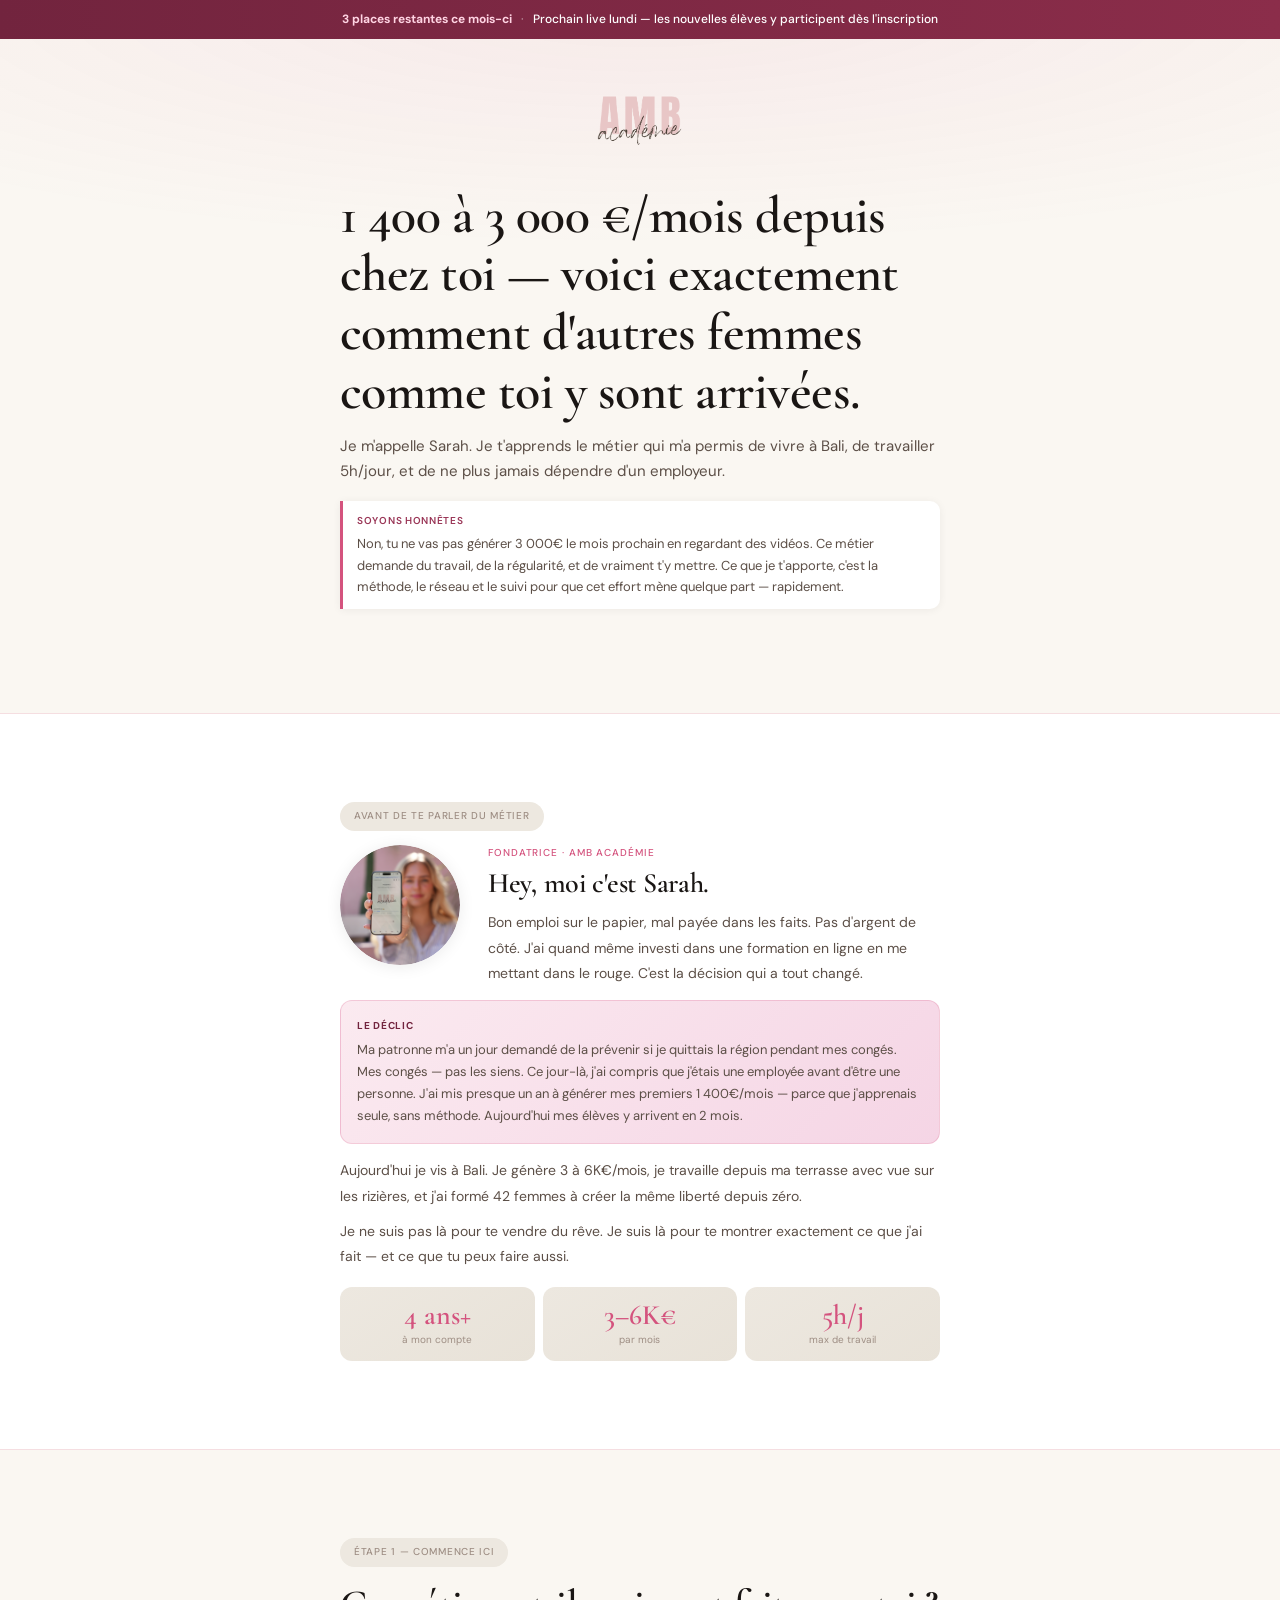
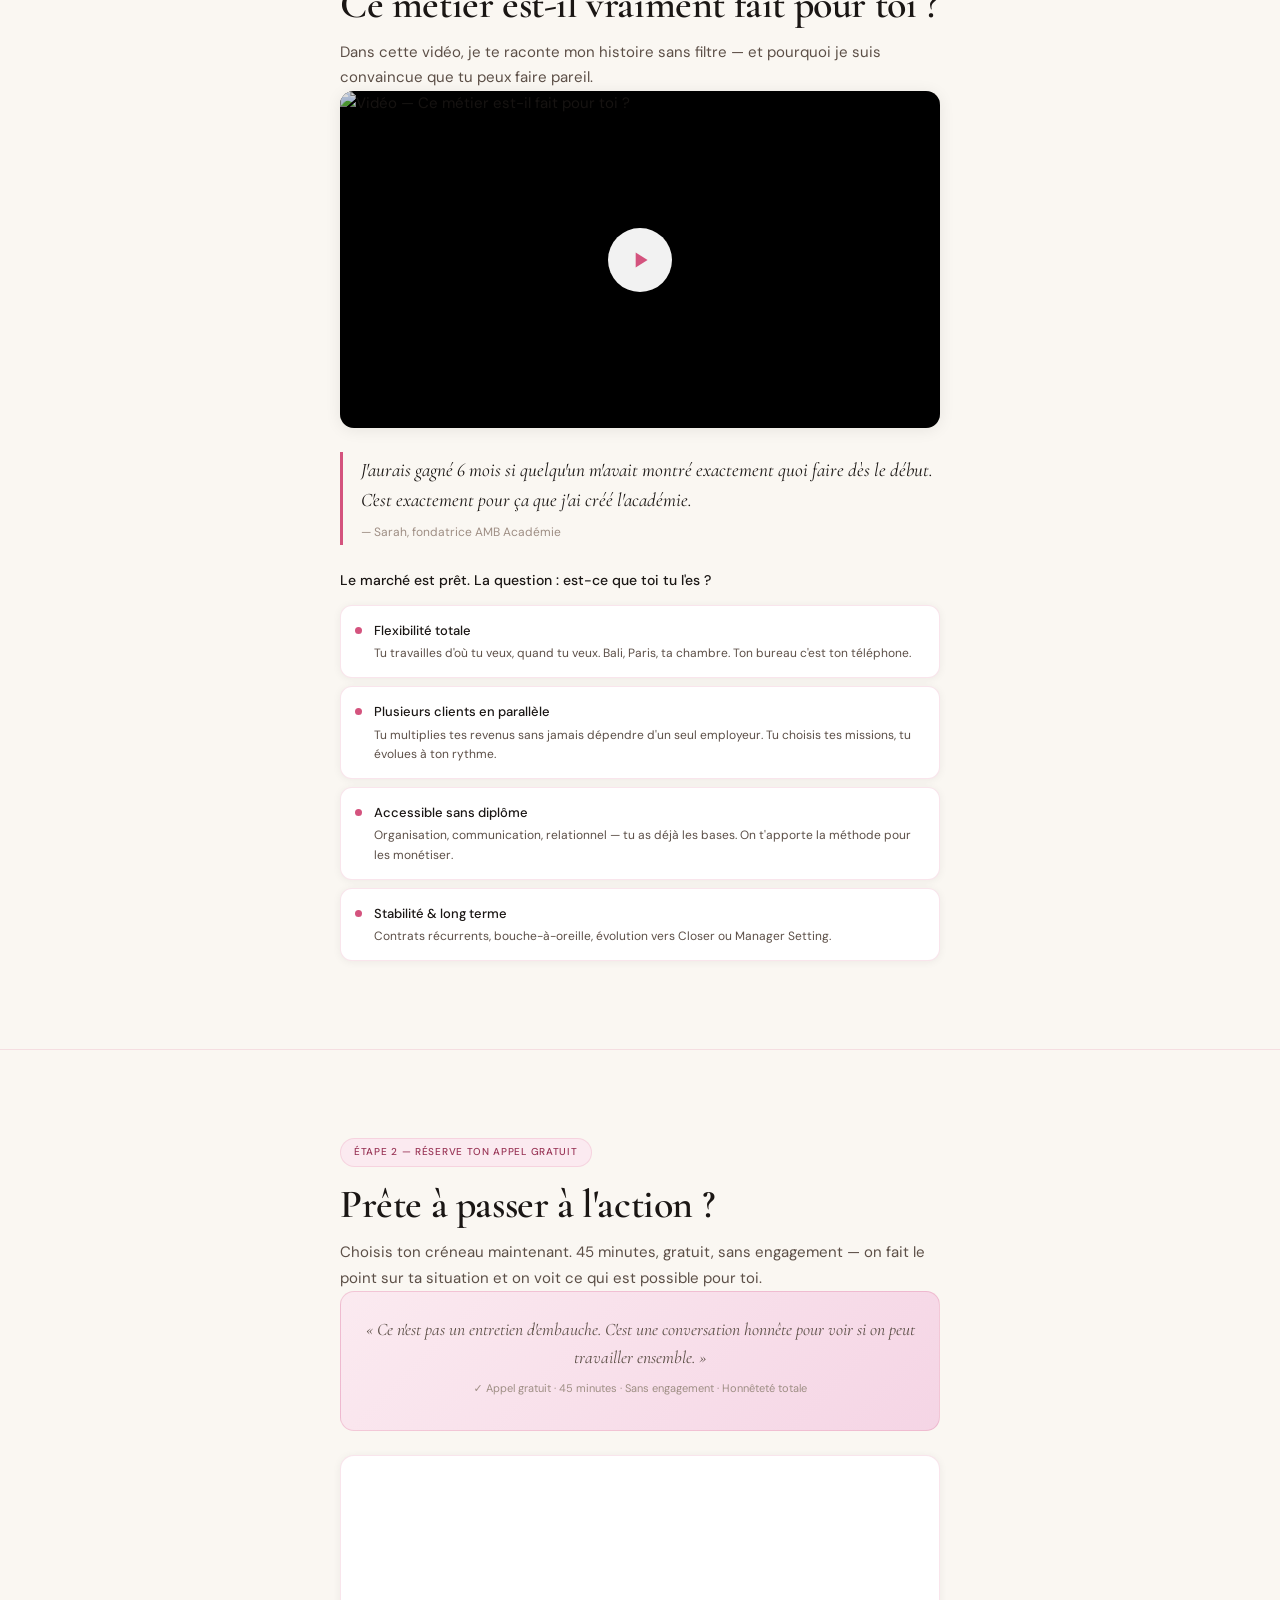
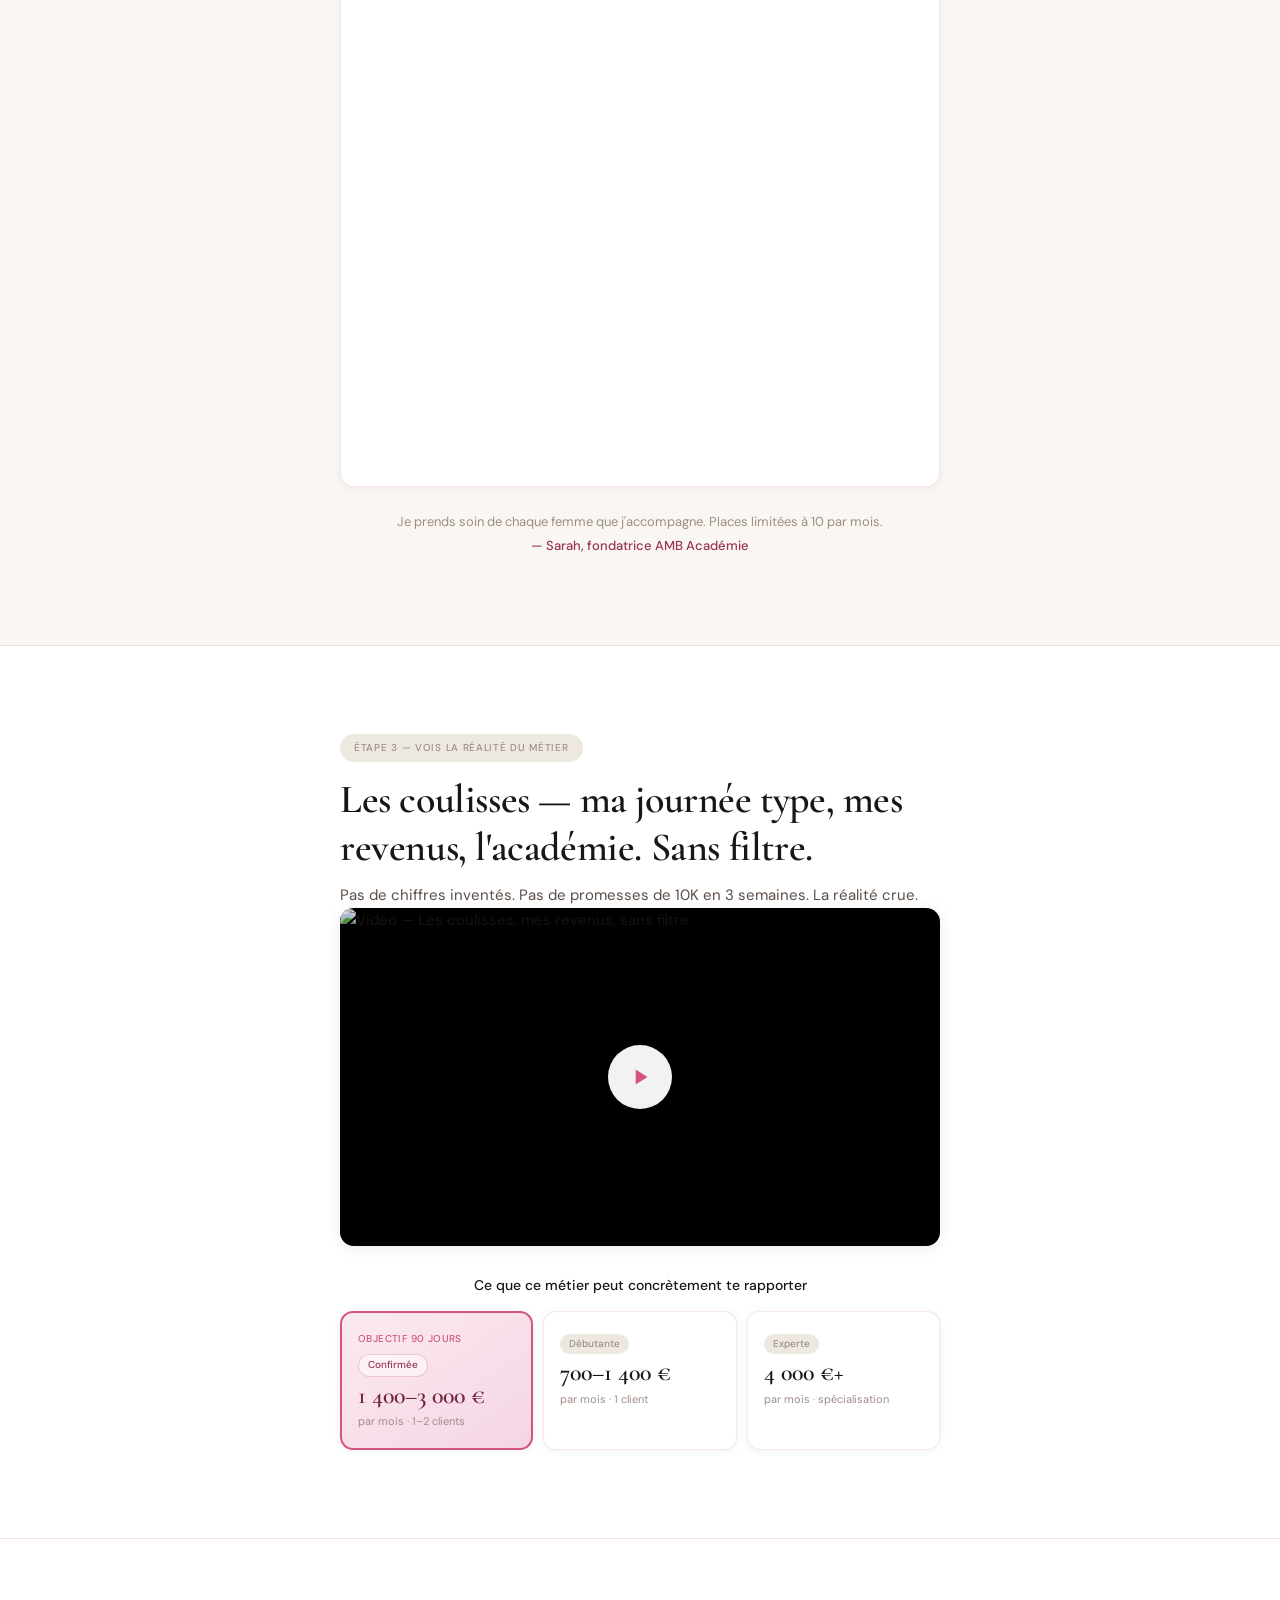
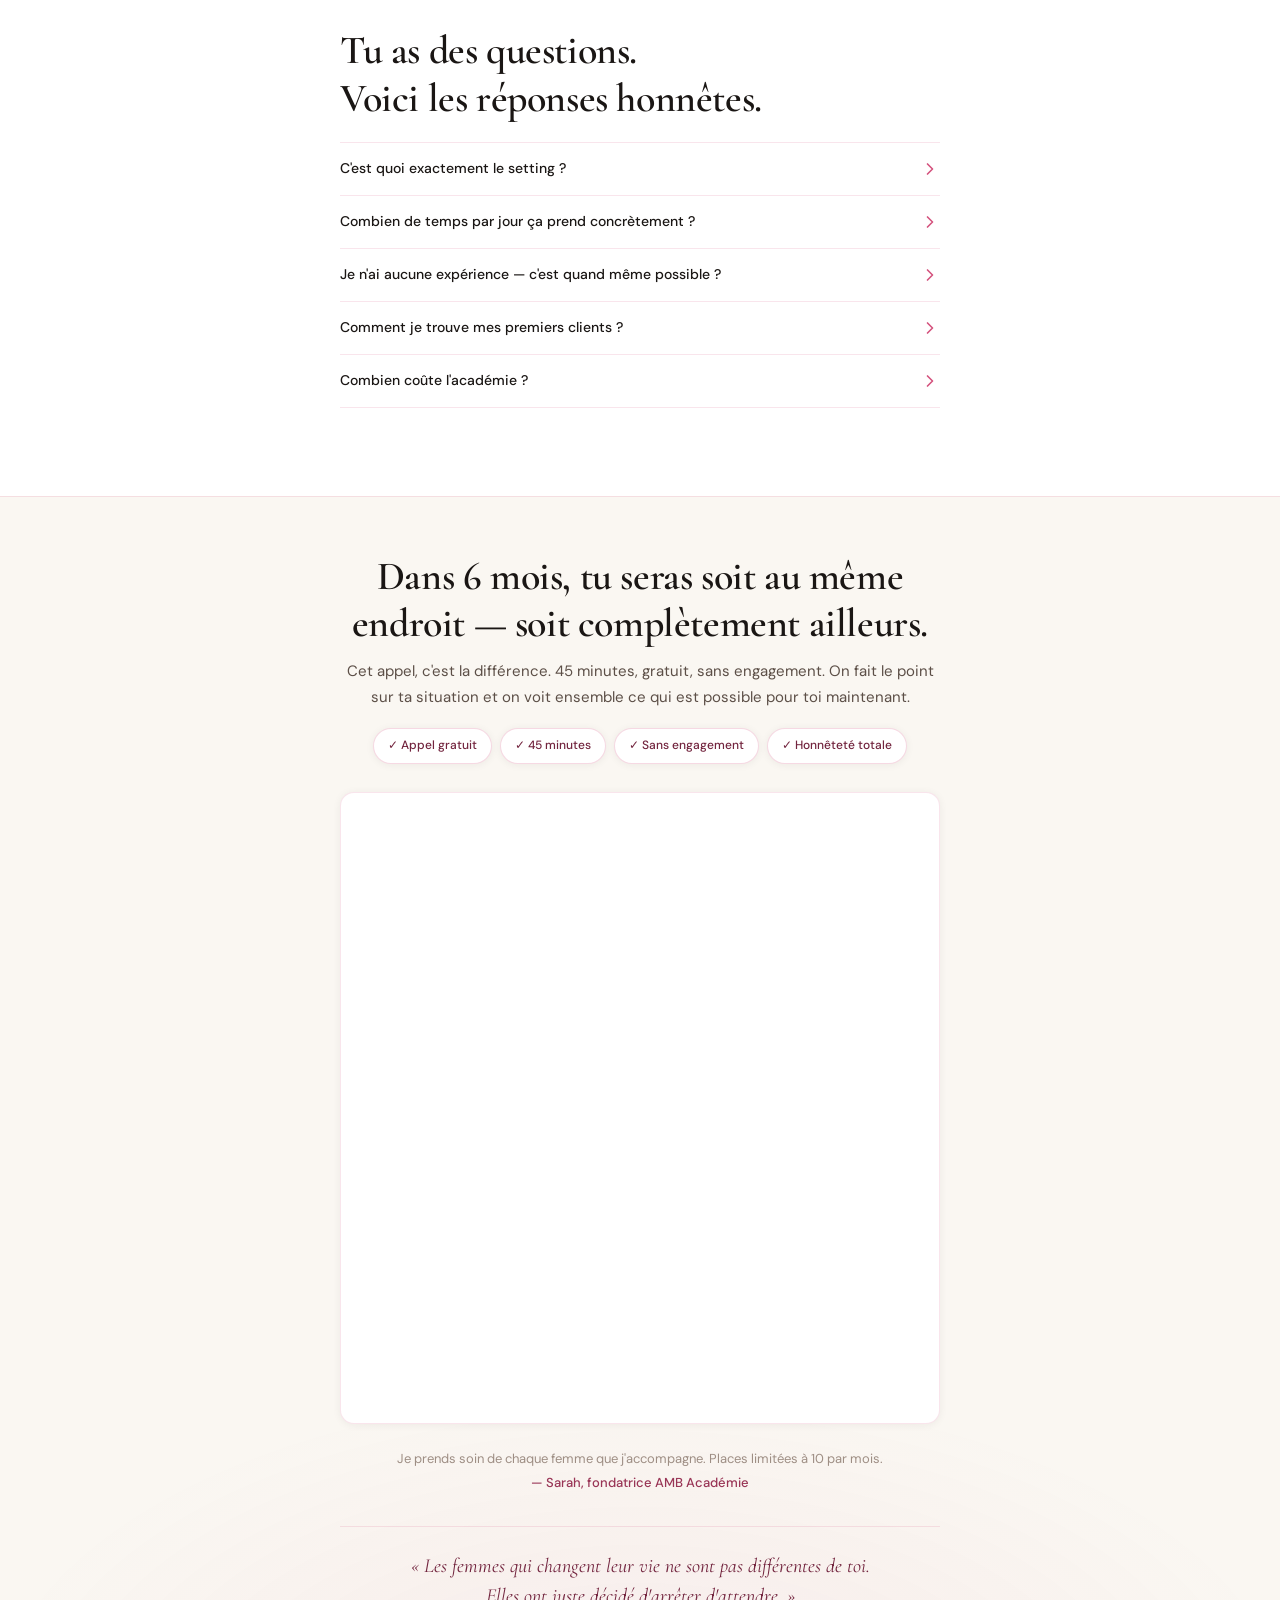
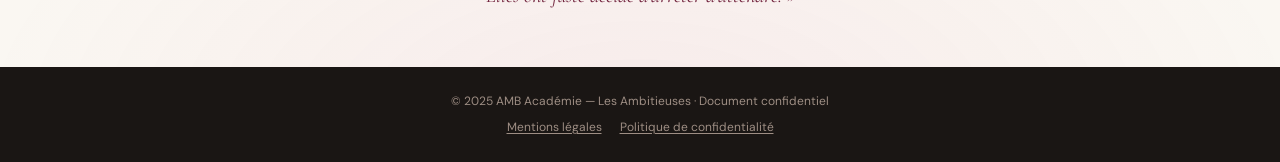
==== index.html @ 399651df "Add index.html for Vercel deployment" ====
<!DOCTYPE html>
<html lang="fr">
<head>
  <meta charset="UTF-8">
  <meta name="viewport" content="width=device-width, initial-scale=1.0">
  <title>AMB Académie — Les Ambitieuses | Devenir Setteuse & Assistante Virtuelle</title>
  <meta name="description" content="Génère 1 400 à 3 000€/mois depuis chez toi grâce au setting et à l'assistanat virtuel. Découvre l'AMB Académie fondée par Sarah.">
  <link rel="preconnect" href="https://fonts.googleapis.com">
  <link rel="preconnect" href="https://fonts.gstatic.com" crossorigin>
  <link href="https://fonts.googleapis.com/css2?family=Cormorant+Garamond:ital,wght@0,400;0,500;0,600;1,400;1,500&family=DM+Sans:opsz,wght@9..40,300;9..40,400;9..40,500&display=swap" rel="stylesheet">

  <style>
    /* ═══════════════════════════════════════════
       VARIABLES
    ═══════════════════════════════════════════ */
    :root {
      --rose:        #D4537E;
      --rose-light:  #FBEAF0;
      --rose-dark:   #72243E;
      --rose-mid:    #993556;
      --cream:       #FAF7F2;
      --beige:       #EDE8E0;
      --text-dark:   #1A1614;
      --text-mid:    #5C4F47;
      --text-soft:   #9E8E84;
      --white:       #FFFFFF;
      --border:      rgba(212,83,126,0.15);

      --shadow-sm:   0 1px 8px rgba(26,22,20,0.06);
      --shadow-md:   0 2px 16px rgba(26,22,20,0.08);
      --shadow-rose: 0 4px 20px rgba(212,83,126,0.28);
      --shadow-hover:0 8px 32px rgba(212,83,126,0.16);

      --font-title:  'Cormorant Garamond', Georgia, serif;
      --font-body:   'DM Sans', system-ui, sans-serif;

      --text-h1:   clamp(2rem, 9vw, 3.25rem);
      --text-h2:   clamp(1.6rem, 6.5vw, 2.5rem);
      --text-h3:   clamp(1.2rem, 4vw, 1.4rem);
      --text-body: clamp(0.875rem, 3.5vw, 0.9375rem);

      --pad-x:     16px;
      --pad-sec:   48px;
      --radius:    14px;
      --pill:      100px;
      --max-w:     680px;
    }

    /* ═══════════════════════════════════════════
       RESET
    ═══════════════════════════════════════════ */
    *, *::before, *::after { box-sizing: border-box; margin: 0; padding: 0; }
    html { scroll-behavior: smooth; }
    body {
      font-family: var(--font-body);
      font-size: var(--text-body);
      line-height: 1.65;
      background: var(--cream);
      color: var(--text-dark);
      -webkit-font-smoothing: antialiased;
      -webkit-text-size-adjust: 100%;
      overflow-x: hidden;
    }
    img { max-width: 100%; display: block; }
    a { color: inherit; text-decoration: none; }
    button { font-family: inherit; }

    /* ═══════════════════════════════════════════
       LAYOUT
    ═══════════════════════════════════════════ */
    .wrap {
      max-width: var(--max-w);
      margin-inline: auto;
      padding-inline: var(--pad-x);
    }
    .section { padding-block: var(--pad-sec); }
    .divider { border: none; border-top: 1px solid var(--border); }

    /* ═══════════════════════════════════════════
       TYPOGRAPHIE
    ═══════════════════════════════════════════ */
    h1 {
      font-family: var(--font-title);
      font-size: var(--text-h1);
      font-weight: 600;
      line-height: 1.13;
      letter-spacing: -0.01em;
      color: var(--text-dark);
    }
    h2 {
      font-family: var(--font-title);
      font-size: var(--text-h2);
      font-weight: 600;
      line-height: 1.18;
      letter-spacing: -0.01em;
      color: var(--text-dark);
    }
    h3 {
      font-family: var(--font-title);
      font-size: var(--text-h3);
      font-weight: 500;
      line-height: 1.3;
      color: var(--text-dark);
    }
    .subtitle {
      font-size: var(--text-body);
      color: var(--text-mid);
      line-height: 1.7;
      margin-top: 12px;
    }
    .eyebrow {
      display: inline-block;
      font-size: 10px;
      font-weight: 500;
      letter-spacing: 0.07em;
      text-transform: uppercase;
      color: var(--rose-mid);
      background: var(--rose-light);
      border: 1px solid var(--border);
      border-radius: var(--pill);
      padding: 5px 13px;
      margin-bottom: 14px;
    }
    .eyebrow--muted { background: var(--beige); color: var(--text-soft); border-color: transparent; }

    /* ═══════════════════════════════════════════
       ANIMATIONS
    ═══════════════════════════════════════════ */
    @media (prefers-reduced-motion: no-preference) {
      .fade-up {
        opacity: 0;
        transform: translateY(24px);
        transition: opacity 0.55s ease, transform 0.55s ease;
      }
      .fade-up.in { opacity: 1; transform: none; }

      .stagger > * {
        opacity: 0;
        transform: translateY(18px);
        transition: opacity 0.45s ease, transform 0.45s ease;
      }
      .stagger.in > *               { opacity: 1; transform: none; }
      .stagger.in > *:nth-child(1)  { transition-delay:   0ms; }
      .stagger.in > *:nth-child(2)  { transition-delay:  80ms; }
      .stagger.in > *:nth-child(3)  { transition-delay: 160ms; }
      .stagger.in > *:nth-child(4)  { transition-delay: 240ms; }
    }

    /* ═══════════════════════════════════════════
       BARRE DE PROGRESSION
    ═══════════════════════════════════════════ */
    #progress-bar {
      position: fixed;
      top: 0; left: 0;
      height: 3px;
      width: 0%;
      background: linear-gradient(90deg, var(--rose), var(--rose-dark));
      z-index: 1000;
      transition: width 0.1s linear;
      border-radius: 0 2px 2px 0;
      pointer-events: none;
    }

    /* ═══════════════════════════════════════════
       CTA STICKY
    ═══════════════════════════════════════════ */
    #sticky-cta {
      position: fixed;
      bottom: calc(20px + env(safe-area-inset-bottom, 0px));
      left: 50%;
      transform: translateX(-50%) translateY(80px);
      z-index: 900;
      opacity: 0;
      transition: opacity 0.3s ease, transform 0.3s ease;
      pointer-events: none;
      white-space: nowrap;
      max-width: calc(100vw - 32px);
    }
    #sticky-cta.in {
      opacity: 1;
      transform: translateX(-50%) translateY(0);
      pointer-events: auto;
    }
    #sticky-cta a {
      display: flex;
      align-items: center;
      justify-content: center;
      gap: 6px;
      background: linear-gradient(135deg, var(--rose), var(--rose-dark));
      color: var(--white);
      font-size: 14px;
      font-weight: 500;
      padding: 13px 24px;
      min-height: 48px;
      border-radius: var(--pill);
      box-shadow: var(--shadow-rose), 0 2px 8px rgba(0,0,0,0.1);
      transition: transform 0.2s, box-shadow 0.2s;
    }
    #sticky-cta a:active { transform: scale(0.97); }

    /* ═══════════════════════════════════════════
       BOUTON RETOUR EN HAUT
    ═══════════════════════════════════════════ */
    #back-to-top {
      position: fixed;
      bottom: calc(24px + env(safe-area-inset-bottom, 0px));
      right: 16px;
      width: 44px; height: 44px;
      background: var(--white);
      border: 1px solid var(--border);
      border-radius: 50%;
      box-shadow: var(--shadow-md);
      display: flex; align-items: center; justify-content: center;
      cursor: pointer;
      opacity: 0;
      transform: translateY(12px);
      transition: opacity 0.3s, transform 0.3s;
      pointer-events: none;
      z-index: 800;
    }
    #back-to-top.in { opacity: 1; transform: none; pointer-events: auto; }
    #back-to-top:active { background: var(--rose-light); }
    #back-to-top svg { width: 16px; height: 16px; color: var(--rose); }

    /* ═══════════════════════════════════════════
       BARRE D'URGENCE
    ═══════════════════════════════════════════ */
    .urgency-bar {
      background: linear-gradient(90deg, var(--rose-dark), #8B2D4A);
      color: var(--white);
      text-align: center;
      padding: 10px var(--pad-x);
      font-size: 12px;
      font-weight: 500;
      line-height: 1.55;
    }
    .urgency-bar strong { color: #FFD4E3; }
    .urgency-bar .sep { opacity: 0.5; margin: 0 6px; }

    /* ═══════════════════════════════════════════
       BOUTONS
    ═══════════════════════════════════════════ */
    .btn {
      display: flex;
      align-items: center;
      justify-content: center;
      gap: 6px;
      border-radius: var(--pill);
      border: none;
      cursor: pointer;
      font-family: var(--font-body);
      font-weight: 500;
      text-decoration: none;
      text-align: center;
      min-height: 52px;
      padding: 0 28px;
      font-size: 15px;
      width: 100%;
      transition: transform 0.18s, box-shadow 0.18s, filter 0.18s;
    }
    .btn:active { transform: scale(0.97); }
    .btn-rose {
      background: linear-gradient(135deg, var(--rose), #BF3D68);
      color: var(--white);
      box-shadow: var(--shadow-rose);
    }
    .btn-rose:active { filter: brightness(0.95); }
    .btn-dark {
      background: linear-gradient(135deg, var(--rose-dark), #5A1C30);
      color: var(--white);
      box-shadow: 0 4px 18px rgba(114,36,62,0.32);
    }

    @media (hover: hover) {
      .btn-rose:hover   { filter: brightness(1.06); box-shadow: 0 8px 28px rgba(212,83,126,0.42); transform: scale(1.02); }
      .btn-dark:hover   { filter: brightness(1.08); box-shadow: 0 8px 28px rgba(114,36,62,0.42); transform: scale(1.02); }
      #sticky-cta a:hover { transform: scale(1.03); }
    }

    /* ═══════════════════════════════════════════
       CARDS
    ═══════════════════════════════════════════ */
    .card {
      background: var(--white);
      border: 1px solid var(--border);
      border-radius: var(--radius);
      padding: 18px 16px;
      box-shadow: var(--shadow-sm);
    }
    .card-rose { background: var(--rose-light); border-color: rgba(212,83,126,0.25); }

    @media (hover: hover) {
      .card-hover { transition: box-shadow 0.25s, transform 0.25s; }
      .card-hover:hover { box-shadow: var(--shadow-hover); transform: translateY(-2px); }
    }

    /* ═══════════════════════════════════════════
       PATTERN INTERRUPT
    ═══════════════════════════════════════════ */
    .pattern-interrupt {
      background: var(--white);
      border-left: 3px solid var(--rose);
      border-radius: 0 10px 10px 0;
      padding: 12px 14px;
      margin: 16px 0;
      font-size: 13px;
      color: var(--text-mid);
      line-height: 1.65;
      box-shadow: var(--shadow-sm);
    }
    .pattern-interrupt strong {
      display: block;
      font-size: 10px;
      font-weight: 600;
      text-transform: uppercase;
      letter-spacing: 0.07em;
      color: var(--rose-mid);
      margin-bottom: 4px;
    }

    /* ═══════════════════════════════════════════
       HERO
    ═══════════════════════════════════════════ */
    #hero {
      background:
        radial-gradient(ellipse 120% 55% at 50% -5%, rgba(212,83,126,0.08) 0%, transparent 65%),
        var(--cream);
      padding: 28px var(--pad-x) var(--pad-sec);
      overflow: hidden;
    }
    .hero-logo {
      text-align: center;
      margin-bottom: 8px;
      display: flex;
      justify-content: center;
    }
    .hero-logo img {
      width: 100px;
      height: 100px;
      object-fit: contain;
    }
    @media (min-width: 1024px) {
      .hero-logo img { width: 180px; height: 180px; }
    }
    .hero-photo {
      aspect-ratio: 3 / 4;
      max-height: 520px;
      margin: 24px 0;
      overflow: hidden;
      border-radius: var(--radius);
    }

    /* ═══════════════════════════════════════════
       ABOUT SARAH
    ═══════════════════════════════════════════ */
    #about { background: var(--white); }
    .about-layout { display: flex; flex-direction: column; gap: 20px; }
    .about-avatar {
      width: 88px; height: 88px;
      border-radius: 50%;
      overflow: hidden;
      flex-shrink: 0;
      box-shadow: var(--shadow-md);
    }
    .about-label {
      display: block;
      font-size: 10px; font-weight: 500;
      letter-spacing: 0.09em; text-transform: uppercase;
      color: var(--rose); margin-bottom: 6px;
    }
    .about-body { font-size: 14px; color: var(--text-mid); line-height: 1.8; margin-top: 10px; }
    .about-body p + p { margin-top: 10px; }

    .about-moment {
      background: linear-gradient(135deg, var(--rose-light), #F5D5E5);
      border: 1px solid rgba(212,83,126,0.2);
      border-radius: 12px;
      padding: 16px;
      margin: 14px 0;
      font-size: 13px;
      color: var(--text-mid);
      line-height: 1.7;
    }
    .about-moment strong {
      color: var(--rose-dark);
      display: block;
      font-size: 10px; text-transform: uppercase;
      letter-spacing: 0.07em; margin-bottom: 5px;
    }

    .about-stats {
      display: grid;
      grid-template-columns: repeat(3, 1fr);
      gap: 8px;
      margin-top: 18px;
    }
    .about-stat {
      background: linear-gradient(145deg, var(--beige), #E8E2D8);
      border-radius: 12px;
      padding: 14px 6px;
      text-align: center;
    }
    .about-stat__n {
      font-family: var(--font-title);
      font-size: clamp(1.3rem, 5vw, 1.75rem);
      font-weight: 600;
      color: var(--rose);
      line-height: 1;
    }
    .about-stat__l { font-size: 10px; color: var(--text-soft); margin-top: 4px; line-height: 1.4; }

    /* ═══════════════════════════════════════════
       VIDÉO
    ═══════════════════════════════════════════ */
    #video-1 { background: var(--cream); }
    #income   { background: var(--white); }

    .pull-quote {
      border-left: 3px solid var(--rose);
      padding: 4px 0 4px 18px;
      margin: 24px 0;
      font-family: var(--font-title);
      font-style: italic;
      font-size: clamp(1rem, 4vw, 1.2rem);
      color: var(--text-dark);
      line-height: 1.55;
    }
    .pull-quote cite {
      display: block;
      font-size: 12px;
      font-family: var(--font-body);
      font-style: normal;
      color: var(--text-soft);
      margin-top: 7px;
    }

    .reason-list { display: flex; flex-direction: column; gap: 8px; }
    .reason-item {
      display: flex; gap: 12px;
      background: var(--white);
      border: 1px solid var(--border);
      border-radius: 12px;
      padding: 14px;
      box-shadow: var(--shadow-sm);
    }
    .reason-dot {
      width: 7px; height: 7px;
      background: var(--rose); border-radius: 50%;
      flex-shrink: 0; margin-top: 7px;
    }
    .reason-title { font-size: 13px; font-weight: 500; color: var(--text-dark); margin-bottom: 3px; }
    .reason-text  { font-size: 12px; color: var(--text-mid); line-height: 1.6; }

    @media (hover: hover) {
      .reason-item { transition: box-shadow 0.22s, transform 0.22s, border-color 0.22s; }
      .reason-item:hover { box-shadow: var(--shadow-hover); transform: translateY(-2px); border-color: rgba(212,83,126,0.28); }
    }

    /* ═══════════════════════════════════════════
       REVENUS
    ═══════════════════════════════════════════ */
    .income-label {
      font-size: 14px; font-weight: 500;
      color: var(--text-dark); text-align: center;
      margin: 28px 0 14px;
    }
    .income-grid {
      display: grid;
      grid-template-columns: 1fr;
      gap: 10px;
    }
    .income-card {
      background: var(--white);
      border: 1px solid var(--border);
      border-radius: 13px;
      padding: 18px 16px;
      display: flex;
      align-items: center;
      justify-content: space-between;
      gap: 12px;
      box-shadow: var(--shadow-sm);
    }
    .income-card--hl {
      border: 2px solid var(--rose);
      background: linear-gradient(145deg, var(--rose-light), #F5D5E5);
      order: -1;
    }
    .income-card__left { flex: 1; }
    .income-card__badge {
      display: inline-block;
      font-size: 10px; font-weight: 500;
      padding: 2px 9px;
      border-radius: var(--pill);
      background: var(--beige);
      color: var(--text-soft);
      margin-bottom: 6px;
    }
    .income-card--hl .income-card__badge {
      background: rgba(255,255,255,0.55);
      color: var(--rose-mid);
      border: 1px solid rgba(212,83,126,0.28);
    }
    .income-card__obj {
      font-size: 10px; font-weight: 500;
      color: var(--rose); text-transform: uppercase;
      letter-spacing: 0.04em; margin-bottom: 4px;
    }
    .income-card__amount {
      font-family: var(--font-title);
      font-size: clamp(1.25rem, 5vw, 1.5rem);
      font-weight: 600;
      color: var(--text-dark);
      line-height: 1.1;
    }
    .income-card--hl .income-card__amount { color: var(--rose-dark); }
    .income-card__sub { font-size: 11px; color: var(--text-soft); margin-top: 3px; }
    .income-card__arrow { font-size: 20px; color: var(--rose); opacity: 0.5; flex-shrink: 0; }
    .income-card--hl .income-card__arrow { opacity: 1; }

    /* ═══════════════════════════════════════════
       FAQ
    ═══════════════════════════════════════════ */
    #faq { background: var(--white); }
    .faq-list { margin-top: 20px; border-top: 0.5px solid var(--border); }
    .faq-item { border-bottom: 0.5px solid var(--border); }
    .faq-btn {
      display: flex; align-items: center; justify-content: space-between;
      gap: 14px;
      padding: 16px 0;
      min-height: 44px;
      cursor: pointer;
      background: none; border: none; width: 100%; text-align: left;
    }
    .faq-btn:focus-visible { outline: 2px solid var(--rose); outline-offset: 2px; border-radius: 4px; }
    .faq-q {
      font-size: 14px; font-weight: 500;
      color: var(--text-dark); line-height: 1.4;
      transition: color 0.18s;
    }
    .faq-chevron {
      width: 20px; height: 20px; flex-shrink: 0;
      color: var(--rose);
      transition: transform 0.28s cubic-bezier(0.4,0,0.2,1);
    }
    .faq-item.open .faq-chevron { transform: rotate(90deg); }
    .faq-item.open .faq-q { color: var(--rose-dark); }
    .faq-body {
      max-height: 0;
      overflow: hidden;
      transition: max-height 0.3s cubic-bezier(0.4,0,0.2,1);
    }
    .faq-item.open .faq-body { max-height: 600px; }
    .faq-ans {
      font-size: 14px; color: var(--text-mid);
      line-height: 1.75; padding: 0 24px 16px 0;
    }
    .no-js .faq-body { max-height: none; }

    /* ═══════════════════════════════════════════
       CTA FINAL
    ═══════════════════════════════════════════ */
    #cta {
      background:
        radial-gradient(ellipse 80% 45% at 50% 105%, rgba(212,83,126,0.07) 0%, transparent 65%),
        var(--cream);
      padding-block: 56px;
    }
    #cta h2, #cta .subtitle { text-align: center; }

    .reassurance-pills {
      display: flex; flex-wrap: wrap;
      gap: 8px; justify-content: center;
      margin: 18px 0 28px;
    }
    .r-pill {
      font-size: 12px; font-weight: 500;
      color: var(--rose-dark);
      background: var(--white);
      border: 1px solid rgba(212,83,126,0.22);
      border-radius: var(--pill);
      padding: 7px 14px;
      box-shadow: var(--shadow-sm);
    }

    .calendly-wrap {
      background: var(--white);
      border: 1px solid var(--border);
      border-radius: var(--radius);
      overflow: hidden;
      box-shadow: var(--shadow-sm);
    }

    .signature {
      text-align: center; font-size: 13px;
      color: var(--text-soft); margin-top: 24px; line-height: 1.65;
    }
    .signature em { display: block; font-style: normal; color: var(--rose-mid); font-weight: 500; margin-top: 3px; }
    .final-quote {
      font-family: var(--font-title); font-style: italic;
      font-size: clamp(1.05rem, 4vw, 1.25rem);
      color: var(--rose-dark); line-height: 1.5;
      text-align: center; margin-top: 32px;
      padding: 24px 0 0;
      border-top: 1px solid var(--border);
    }

    /* ═══════════════════════════════════════════
       ÉTAPE 2 — CALENDLY INTERMÉDIAIRE
    ═══════════════════════════════════════════ */
    #step2 { background: var(--cream); }
    .step2-intro {
      background: linear-gradient(135deg, var(--rose-light), #F5D5E5);
      border: 1px solid rgba(212,83,126,0.22);
      border-radius: var(--radius);
      padding: 24px 16px;
      text-align: center;
      margin-bottom: 24px;
    }
    .step2-intro p {
      font-family: var(--font-title);
      font-style: italic;
      font-size: clamp(0.95rem, 3.5vw, 1.1rem);
      color: var(--text-mid);
      line-height: 1.6;
      margin-bottom: 8px;
    }

    /* ═══════════════════════════════════════════
       FOOTER
    ═══════════════════════════════════════════ */
    footer {
      background: var(--text-dark);
      color: var(--text-soft);
      text-align: center;
      padding: 24px var(--pad-x);
      padding-bottom: calc(24px + env(safe-area-inset-bottom, 0px));
      font-size: 12px; line-height: 1.7;
    }
    footer a { color: var(--text-soft); text-decoration: underline; text-underline-offset: 2px; }
    .footer-links { display: flex; gap: 18px; justify-content: center; margin-top: 6px; flex-wrap: wrap; }

    /* ═══════════════════════════════════════════
       BREAKPOINTS
    ═══════════════════════════════════════════ */
    @media (min-width: 480px) {
      :root { --pad-x: 20px; }
      .income-grid { grid-template-columns: 1fr 1fr; }
      .income-card--hl { grid-column: 1 / -1; order: 0; }
    }
    @media (min-width: 640px) {
      :root { --pad-sec: 64px; }
      .income-grid { grid-template-columns: repeat(3, 1fr); }
      .income-card { flex-direction: column; align-items: flex-start; }
      .income-card--hl { grid-column: auto; order: 0; }
      .income-card__arrow { display: none; }
      .about-layout { flex-direction: row; align-items: flex-start; gap: 28px; }
      .about-avatar { width: 120px; height: 120px; border-radius: 50%; }
    }
    @media (min-width: 1024px) {
      :root { --pad-x: 40px; --pad-sec: 88px; }
    }

    /* ═══════════════════════════════════════════
       ACCESSIBILITÉ
    ═══════════════════════════════════════════ */
    @media (prefers-reduced-motion: reduce) {
      *, *::before, *::after {
        transition-duration: 0.01ms !important;
        animation-duration:  0.01ms !important;
      }
    }
    :focus-visible { outline: 2px solid var(--rose); outline-offset: 3px; }
  </style>

  <!-- Microsoft Clarity -->
  <script type="text/javascript">
    (function(c,l,a,r,i,t,y){
      c[a]=c[a]||function(){(c[a].q=c[a].q||[]).push(arguments)};
      t=l.createElement(r);t.async=1;t.src="https://www.clarity.ms/tag/"+i;
      y=l.getElementsByTagName(r)[0];y.parentNode.insertBefore(t,y);
    })(window, document, "clarity", "script", "x0jj09tqk7");
  </script>

  <!-- Facebook Pixel -->
  <script>
    !function(f,b,e,v,n,t,s)
    {if(f.fbq)return;n=f.fbq=function(){n.callMethod?
    n.callMethod.apply(n,arguments):n.queue.push(arguments)};
    if(!f._fbq)f._fbq=n;n.push=n;n.loaded=!0;n.version='2.0';
    n.queue=[];t=b.createElement(e);t.async=!0;
    t.src=v;s=b.getElementsByTagName(e)[0];
    s.parentNode.insertBefore(t,s)}(window, document,'script',
    'https://connect.facebook.net/en_US/fbevents.js');
    fbq('init', '1324606929887123');
    fbq('track', 'PageView');
  </script>
  <noscript><img height="1" width="1" style="display:none"
    src="https://www.facebook.com/tr?id=1324606929887123&ev=PageView&noscript=1" alt=""/></noscript>
</head>

<body class="no-js">

  <div id="progress-bar" role="progressbar" aria-hidden="true"></div>

  <div id="sticky-cta" aria-hidden="true">
    <a href="#cta" tabindex="-1">Réserver mon appel gratuit →</a>
  </div>

  <button id="back-to-top" aria-label="Revenir en haut de page" onclick="window.scrollTo({top:0,behavior:'smooth'})">
    <svg viewBox="0 0 24 24" fill="none" stroke="currentColor" stroke-width="2.5" stroke-linecap="round" stroke-linejoin="round" aria-hidden="true">
      <polyline points="18 15 12 9 6 15"/>
    </svg>
  </button>

  <!-- BARRE D'URGENCE -->
  <div class="urgency-bar">
    <strong>3 places restantes ce mois-ci</strong>
    <span class="sep">·</span>
    Prochain live lundi — les nouvelles élèves y participent dès l'inscription
  </div>

  <!-- ══ BLOC 1 — HERO ══════════════════════════════════════════════════ -->
  <section id="hero" aria-label="Introduction">
    <div class="wrap">

      <div class="hero-logo fade-up" style="background:none;border:none;box-shadow:none;padding:0;">
        <img src="logo-amb.png" alt="AMB Académie — Les Ambitieuses" style="width:100px;height:100px;object-fit:contain;display:block;margin:0 auto;">
      </div>

      <h1 class="fade-up" style="margin-top:20px;">
        1 400 à 3 000 €/mois depuis chez toi — voici exactement comment d'autres femmes comme toi y sont arrivées.
      </h1>

      <p class="subtitle fade-up">
        Je m'appelle Sarah. Je t'apprends le métier qui m'a permis de vivre à Bali, de travailler 5h/jour, et de ne plus jamais dépendre d'un employeur.
      </p>

      <div class="pattern-interrupt fade-up">
        <strong>Soyons honnêtes</strong>
        Non, tu ne vas pas générer 3 000€ le mois prochain en regardant des vidéos. Ce métier demande du travail, de la régularité, et de vraiment t'y mettre. Ce que je t'apporte, c'est la méthode, le réseau et le suivi pour que cet effort mène quelque part — rapidement.
      </div>

    </div>
  </section>

  <hr class="divider">

  <!-- ══ BLOC 2 — ABOUT SARAH ═══════════════════════════════════════════ -->
  <section id="about" class="section" aria-label="À propos de Sarah">
    <div class="wrap">

      <span class="eyebrow eyebrow--muted fade-up">Avant de te parler du métier</span>

      <div class="about-layout fade-up">
        <div class="about-avatar">
          <img
            src="sarah-phone.png"
            alt="Sarah tenant son téléphone avec l'interface AMB Académie"
            loading="lazy"
            decoding="async"
            style="width:100%;height:100%;object-fit:cover;object-position:center 20%;border-radius:inherit;"
          >
        </div>
        <div>
          <span class="about-label">Fondatrice · AMB Académie</span>
          <h2 style="font-size:clamp(1.4rem,5.5vw,1.75rem);">Hey, moi c'est Sarah.</h2>
          <div class="about-body">
            <p>Bon emploi sur le papier, mal payée dans les faits. Pas d'argent de côté. J'ai quand même investi dans une formation en ligne en me mettant dans le rouge. C'est la décision qui a tout changé.</p>
          </div>
        </div>
      </div>

      <div class="about-moment fade-up">
        <strong>Le déclic</strong>
        Ma patronne m'a un jour demandé de la prévenir si je quittais la région pendant mes congés. Mes congés — pas les siens. Ce jour-là, j'ai compris que j'étais une employée avant d'être une personne. J'ai mis presque un an à générer mes premiers 1 400€/mois — parce que j'apprenais seule, sans méthode. Aujourd'hui mes élèves y arrivent en 2 mois.
      </div>

      <div class="about-body fade-up">
        <p>Aujourd'hui je vis à Bali. Je génère 3 à 6K€/mois, je travaille depuis ma terrasse avec vue sur les rizières, et j'ai formé 42 femmes à créer la même liberté depuis zéro.</p>
        <p>Je ne suis pas là pour te vendre du rêve. Je suis là pour te montrer exactement ce que j'ai fait — et ce que tu peux faire aussi.</p>
      </div>

      <div class="about-stats stagger" aria-label="Résultats de Sarah">
        <div class="about-stat"><div class="about-stat__n">4 ans+</div><div class="about-stat__l">à mon compte</div></div>
        <div class="about-stat"><div class="about-stat__n">3–6K€</div><div class="about-stat__l">par mois</div></div>
        <div class="about-stat"><div class="about-stat__n">5h/j</div><div class="about-stat__l">max de travail</div></div>
      </div>

    </div>
  </section>

  <hr class="divider">

  <!-- ══ BLOC 3 — ÉTAPE 1 ════════════════════════════════════════════════ -->
  <section id="video-1" class="section" aria-label="Vidéo de présentation">
    <div class="wrap">

      <span class="eyebrow eyebrow--muted fade-up">Étape 1 — Commence ici</span>
      <h2 class="fade-up">Ce métier est-il vraiment fait pour toi ?</h2>
      <p class="subtitle fade-up">Dans cette vidéo, je te raconte mon histoire sans filtre — et pourquoi je suis convaincue que tu peux faire pareil.</p>

      <div class="fade-up yt-wrap" style="position:relative;width:100%;border-radius:var(--radius);overflow:hidden;box-shadow:var(--shadow-md);cursor:pointer;background:#000;" onclick="this.innerHTML='<iframe src=\'https://www.youtube.com/embed/qcmouNqu_Ys?autoplay=1\' allow=\'autoplay;encrypted-media\' allowfullscreen style=\'width:100%;aspect-ratio:16/9;border:none;display:block;\'></iframe>'">
        <img src="https://img.youtube.com/vi/qcmouNqu_Ys/maxresdefault.jpg" alt="Vidéo — Ce métier est-il fait pour toi ?" style="width:100%;aspect-ratio:16/9;object-fit:cover;display:block;">
        <div style="position:absolute;inset:0;display:flex;align-items:center;justify-content:center;background:rgba(0,0,0,0.15);">
          <div style="width:64px;height:64px;background:rgba(255,255,255,0.95);border-radius:50%;display:flex;align-items:center;justify-content:center;box-shadow:0 4px 20px rgba(0,0,0,0.3);">
            <svg width="26" height="26" viewBox="0 0 24 24" fill="none"><polygon points="8,5 19,12 8,19" fill="#D4537E"/></svg>
          </div>
        </div>
      </div>

      <blockquote class="pull-quote fade-up">
        J'aurais gagné 6 mois si quelqu'un m'avait montré exactement quoi faire dès le début. C'est exactement pour ça que j'ai créé l'académie.
        <cite>— Sarah, fondatrice AMB Académie</cite>
      </blockquote>

      <p class="fade-up" style="font-size:14px;font-weight:500;color:var(--text-dark);margin-bottom:12px;">Le marché est prêt. La question : est-ce que toi tu l'es ?</p>

      <div class="reason-list fade-up" role="list">
        <article class="reason-item" role="listitem">
          <div class="reason-dot" aria-hidden="true"></div>
          <div><p class="reason-title">Flexibilité totale</p><p class="reason-text">Tu travailles d'où tu veux, quand tu veux. Bali, Paris, ta chambre. Ton bureau c'est ton téléphone.</p></div>
        </article>
        <article class="reason-item" role="listitem">
          <div class="reason-dot" aria-hidden="true"></div>
          <div><p class="reason-title">Plusieurs clients en parallèle</p><p class="reason-text">Tu multiplies tes revenus sans jamais dépendre d'un seul employeur. Tu choisis tes missions, tu évolues à ton rythme.</p></div>
        </article>
        <article class="reason-item" role="listitem">
          <div class="reason-dot" aria-hidden="true"></div>
          <div><p class="reason-title">Accessible sans diplôme</p><p class="reason-text">Organisation, communication, relationnel — tu as déjà les bases. On t'apporte la méthode pour les monétiser.</p></div>
        </article>
        <article class="reason-item" role="listitem">
          <div class="reason-dot" aria-hidden="true"></div>
          <div><p class="reason-title">Stabilité &amp; long terme</p><p class="reason-text">Contrats récurrents, bouche-à-oreille, évolution vers Closer ou Manager Setting.</p></div>
        </article>
      </div>

    </div>
  </section>

  <hr class="divider">

  <!-- ══ BLOC 4 — ÉTAPE 2 — CALENDLY INTERMÉDIAIRE ════════════════════ -->
  <section id="step2" class="section" aria-label="Étape 2 — Réserver un appel">
    <div class="wrap">

      <span class="eyebrow fade-up">Étape 2 — Réserve ton appel gratuit</span>
      <h2 class="fade-up">Prête à passer à l'action ?</h2>
      <p class="subtitle fade-up">Choisis ton créneau maintenant. 45 minutes, gratuit, sans engagement — on fait le point sur ta situation et on voit ce qui est possible pour toi.</p>

      <div class="step2-intro fade-up">
        <p>« Ce n'est pas un entretien d'embauche. C'est une conversation honnête pour voir si on peut travailler ensemble. »</p>
        <p style="font-size:11px;color:var(--text-soft);font-family:var(--font-body);font-style:normal;margin-top:6px;">✓ Appel gratuit · 45 minutes · Sans engagement · Honnêteté totale</p>
      </div>

      <div class="calendly-wrap fade-up">
        <div class="calendly-inline-widget" data-url="https://calendly.com/lesambitieuses/as?" style="min-width:320px;height:630px;"></div>
        <script src="https://assets.calendly.com/assets/external/widget.js" async></script>
      </div>

      <div class="signature fade-up">
        Je prends soin de chaque femme que j'accompagne. Places limitées à 10 par mois.
        <em>— Sarah, fondatrice AMB Académie</em>
      </div>

    </div>
  </section>

  <hr class="divider">

  <!-- ══ BLOC 5 — ÉTAPE 3 ════════════════════════════════════════════════ -->
  <section id="income" class="section" aria-label="Coulisses et revenus concrets">
    <div class="wrap">

      <span class="eyebrow eyebrow--muted fade-up">Étape 3 — Vois la réalité du métier</span>
      <h2 class="fade-up">Les coulisses — ma journée type, mes revenus, l'académie. Sans filtre.</h2>
      <p class="subtitle fade-up">Pas de chiffres inventés. Pas de promesses de 10K en 3 semaines. La réalité crue.</p>

      <div class="fade-up yt-wrap" style="position:relative;width:100%;border-radius:var(--radius);overflow:hidden;box-shadow:var(--shadow-md);cursor:pointer;background:#000;" onclick="this.innerHTML='<iframe src=\'https://www.youtube.com/embed/dn82DJkvH2I?autoplay=1\' allow=\'autoplay;encrypted-media\' allowfullscreen style=\'width:100%;aspect-ratio:16/9;border:none;display:block;\'></iframe>'">
        <img src="https://img.youtube.com/vi/dn82DJkvH2I/hqdefault.jpg" alt="Vidéo — Les coulisses, mes revenus, sans filtre" style="width:100%;aspect-ratio:16/9;object-fit:cover;display:block;">
        <div style="position:absolute;inset:0;display:flex;align-items:center;justify-content:center;background:rgba(0,0,0,0.15);">
          <div style="width:64px;height:64px;background:rgba(255,255,255,0.95);border-radius:50%;display:flex;align-items:center;justify-content:center;box-shadow:0 4px 20px rgba(0,0,0,0.3);">
            <svg width="26" height="26" viewBox="0 0 24 24" fill="none"><polygon points="8,5 19,12 8,19" fill="#D4537E"/></svg>
          </div>
        </div>
      </div>

      <p class="income-label fade-up">Ce que ce métier peut concrètement te rapporter</p>

      <div class="income-grid stagger" aria-label="Grille de revenus">
        <div class="income-card income-card--hl">
          <div class="income-card__left">
            <div class="income-card__obj">Objectif 90 jours</div>
            <div class="income-card__badge">Confirmée</div>
            <div class="income-card__amount">1 400–3 000 €</div>
            <div class="income-card__sub">par mois · 1–2 clients</div>
          </div>
          <div class="income-card__arrow">★</div>
        </div>
        <div class="income-card">
          <div class="income-card__left">
            <div class="income-card__badge">Débutante</div>
            <div class="income-card__amount">700–1 400 €</div>
            <div class="income-card__sub">par mois · 1 client</div>
          </div>
          <div class="income-card__arrow">→</div>
        </div>
        <div class="income-card">
          <div class="income-card__left">
            <div class="income-card__badge">Experte</div>
            <div class="income-card__amount">4 000 €+</div>
            <div class="income-card__sub">par mois · spécialisation</div>
          </div>
          <div class="income-card__arrow">→</div>
        </div>
      </div>

    </div>
  </section>

  <hr class="divider">

  <!-- ══ BLOC 6 — FAQ ═══════════════════════════════════════════════════ -->
  <section id="faq" class="section" aria-label="Questions fréquentes">
    <div class="wrap">

      <h2 class="fade-up">Tu as des questions.<br>Voici les réponses honnêtes.</h2>

      <div class="faq-list fade-up">

        <div class="faq-item">
          <button class="faq-btn" aria-expanded="false" aria-controls="fa1" onclick="toggleFaq(this)">
            <span class="faq-q">C'est quoi exactement le setting ?</span>
            <svg class="faq-chevron" viewBox="0 0 24 24" fill="none" stroke="currentColor" stroke-width="2" stroke-linecap="round" stroke-linejoin="round" aria-hidden="true"><polyline points="9 18 15 12 9 6"/></svg>
          </button>
          <div class="faq-body" id="fa1"><p class="faq-ans">Le setting, c'est qualifier et accompagner des prospects en DM pour le compte de coaches ou d'infopreneurs en ligne. Tu crées une vraie relation humaine avec leurs prospects, tu les aides à passer à l'action. C'est un métier profondément humain — pas juste administratif.</p></div>
        </div>

        <div class="faq-item">
          <button class="faq-btn" aria-expanded="false" aria-controls="fa2" onclick="toggleFaq(this)">
            <span class="faq-q">Combien de temps par jour ça prend concrètement ?</span>
            <svg class="faq-chevron" viewBox="0 0 24 24" fill="none" stroke="currentColor" stroke-width="2" stroke-linecap="round" stroke-linejoin="round" aria-hidden="true"><polyline points="9 18 15 12 9 6"/></svg>
          </button>
          <div class="faq-body" id="fa2"><p class="faq-ans">La plupart de mes clientes travaillent 2 à 4h par jour, depuis leur téléphone. Certaines commencent à temps partiel avant de passer à plein temps. Tu construis ton emploi du temps autour de ta vie, pas l'inverse.</p></div>
        </div>

        <div class="faq-item">
          <button class="faq-btn" aria-expanded="false" aria-controls="fa3" onclick="toggleFaq(this)">
            <span class="faq-q">Je n'ai aucune expérience — c'est quand même possible ?</span>
            <svg class="faq-chevron" viewBox="0 0 24 24" fill="none" stroke="currentColor" stroke-width="2" stroke-linecap="round" stroke-linejoin="round" aria-hidden="true"><polyline points="9 18 15 12 9 6"/></svg>
          </button>
          <div class="faq-body" id="fa3"><p class="faq-ans">C'est exactement pour ça que l'académie existe. Organisation, communication, relationnel — tu as déjà les bases. On t'apporte la méthode pour les monétiser professionnellement. Aucun BAC+5 requis.</p></div>
        </div>

        <div class="faq-item">
          <button class="faq-btn" aria-expanded="false" aria-controls="fa4" onclick="toggleFaq(this)">
            <span class="faq-q">Comment je trouve mes premiers clients ?</span>
            <svg class="faq-chevron" viewBox="0 0 24 24" fill="none" stroke="currentColor" stroke-width="2" stroke-linecap="round" stroke-linejoin="round" aria-hidden="true"><polyline points="9 18 15 12 9 6"/></svg>
          </button>
          <div class="faq-body" id="fa4"><p class="faq-ans">Tu as deux leviers : le module acquisition clients (prospecter et convertir par toi-même) + les 40+ missions par mois via mon réseau. Tu ne pars pas de zéro — le réseau est déjà là.</p></div>
        </div>

        <div class="faq-item">
          <button class="faq-btn" aria-expanded="false" aria-controls="fa5" onclick="toggleFaq(this)">
            <span class="faq-q">Combien coûte l'académie ?</span>
            <svg class="faq-chevron" viewBox="0 0 24 24" fill="none" stroke="currentColor" stroke-width="2" stroke-linecap="round" stroke-linejoin="round" aria-hidden="true"><polyline points="9 18 15 12 9 6"/></svg>
          </button>
          <div class="faq-body" id="fa5"><p class="faq-ans">On en parle directement à l'appel. Pas de prix affiché parce qu'il n'y a pas de formule standard — l'accompagnement est ajusté à ton profil. À l'appel, tu décides après, seule, chez toi.</p></div>
        </div>

      </div>
    </div>
  </section>

  <hr class="divider">

  <!-- ══ BLOC 7 — CTA FINAL ════════════════════════════════════════════ -->
  <section id="cta" aria-label="Réserver un appel stratégique">
    <div class="wrap">

      <h2 class="fade-up">Dans 6 mois, tu seras soit au même endroit — soit complètement ailleurs.</h2>
      <p class="subtitle fade-up">Cet appel, c'est la différence. 45 minutes, gratuit, sans engagement. On fait le point sur ta situation et on voit ensemble ce qui est possible pour toi maintenant.</p>

      <div class="reassurance-pills fade-up">
        <span class="r-pill">✓ Appel gratuit</span>
        <span class="r-pill">✓ 45 minutes</span>
        <span class="r-pill">✓ Sans engagement</span>
        <span class="r-pill">✓ Honnêteté totale</span>
      </div>

      <!-- Calendly embed -->
      <div class="calendly-wrap fade-up" id="calendly">
        <div class="calendly-inline-widget" data-url="https://calendly.com/lesambitieuses/as?" style="min-width:320px;height:630px;"></div>
        <script src="https://assets.calendly.com/assets/external/widget.js" async></script>
      </div>

      <div class="signature fade-up">
        Je prends soin de chaque femme que j'accompagne. Places limitées à 10 par mois.
        <em>— Sarah, fondatrice AMB Académie</em>
      </div>

      <p class="final-quote fade-up">
        « Les femmes qui changent leur vie ne sont pas différentes de toi.<br>
        Elles ont juste décidé d'arrêter d'attendre. »
      </p>

    </div>
  </section>

  <footer>
    <div>© 2025 AMB Académie — Les Ambitieuses · Document confidentiel</div>
    <div class="footer-links">
      <a href="#">Mentions légales</a>
      <a href="#">Politique de confidentialité</a>
    </div>
  </footer>

  <script>
    document.body.classList.remove('no-js');

    // ── SCROLL : progress + sticky CTA + back-to-top ───────────────────
    var bar       = document.getElementById('progress-bar');
    var stickyCta = document.getElementById('sticky-cta');
    var btt       = document.getElementById('back-to-top');
    var hero      = document.getElementById('hero');
    var ctaSec    = document.getElementById('cta');

    function onScroll() {
      var st  = window.scrollY;
      var dh  = document.documentElement.scrollHeight - window.innerHeight;
      bar.style.width = (dh > 0 ? (st / dh * 100) : 0) + '%';

      var heroBtm = hero   ? hero.getBoundingClientRect().bottom  : 0;
      var ctaTop  = ctaSec ? ctaSec.getBoundingClientRect().top   : Infinity;
      var show    = heroBtm < 0 && ctaTop > window.innerHeight;
      stickyCta.classList.toggle('in', show);
      stickyCta.querySelector('a').tabIndex = show ? 0 : -1;

      btt.classList.toggle('in', st > 500);
    }
    window.addEventListener('scroll', onScroll, { passive: true });

    // ── SCROLL ANIMATIONS ───────────────────────────────────────────────
    if (!window.matchMedia('(prefers-reduced-motion: reduce)').matches) {
      var io = new IntersectionObserver(function(entries) {
        entries.forEach(function(e) {
          if (e.isIntersecting) { e.target.classList.add('in'); io.unobserve(e.target); }
        });
      }, { threshold: 0.1 });
      document.querySelectorAll('.fade-up, .stagger').forEach(function(el) { io.observe(el); });
    }

    // ── FAQ ACCORDION ───────────────────────────────────────────────────
    function toggleFaq(btn) {
      var item = btn.closest('.faq-item');
      var body = btn.nextElementSibling;
      var open = item.classList.contains('open');
      document.querySelectorAll('.faq-item.open').forEach(function(o) {
        o.classList.remove('open');
        o.querySelector('.faq-btn').setAttribute('aria-expanded', 'false');
        o.querySelector('.faq-body').style.maxHeight = '0';
      });
      if (!open) {
        item.classList.add('open');
        btn.setAttribute('aria-expanded', 'true');
        body.style.maxHeight = body.scrollHeight + 'px';
      }
    }

    // ── SMOOTH SCROLL ───────────────────────────────────────────────────
    document.querySelectorAll('a[href^="#"]').forEach(function(a) {
      a.addEventListener('click', function(e) {
        var t = document.getElementById(a.getAttribute('href').slice(1));
        if (!t) return;
        e.preventDefault();
        t.scrollIntoView({ behavior: 'smooth', block: 'start' });
      });
    });
  </script>

</body>
</html>
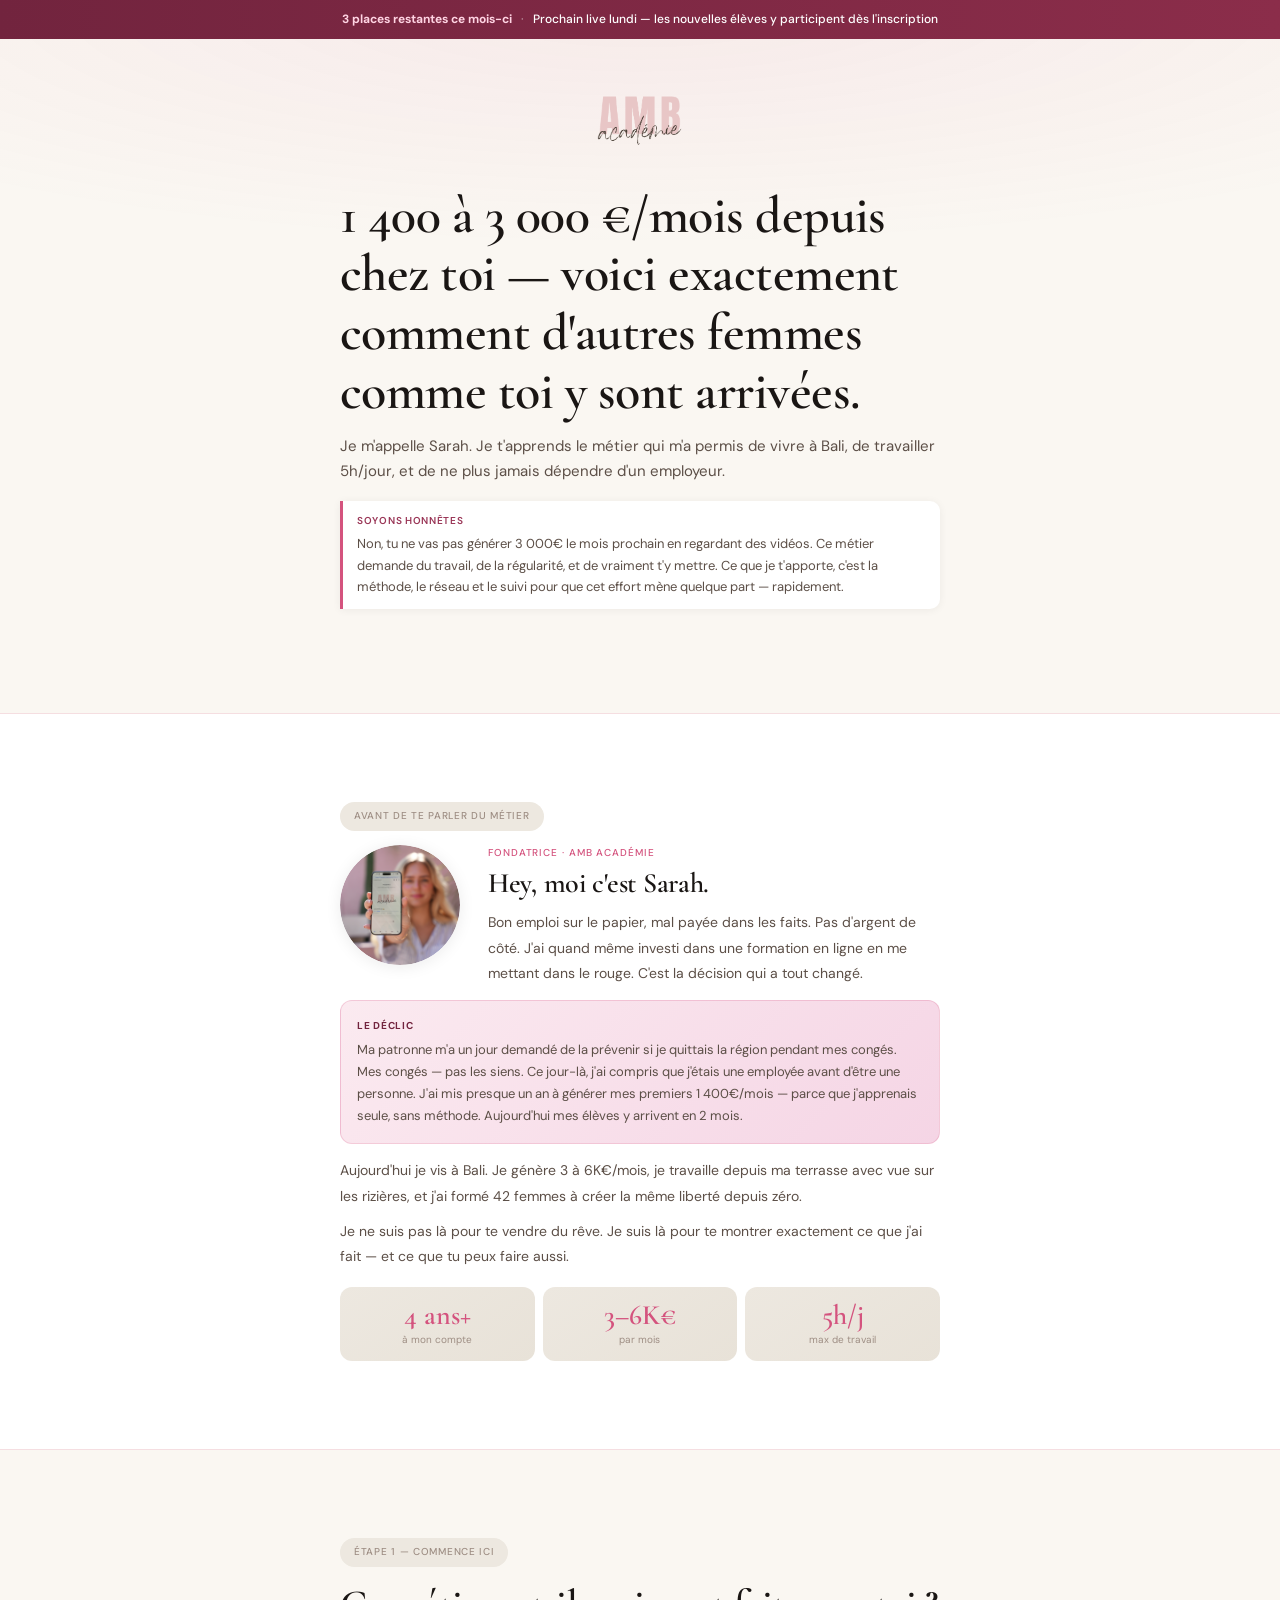
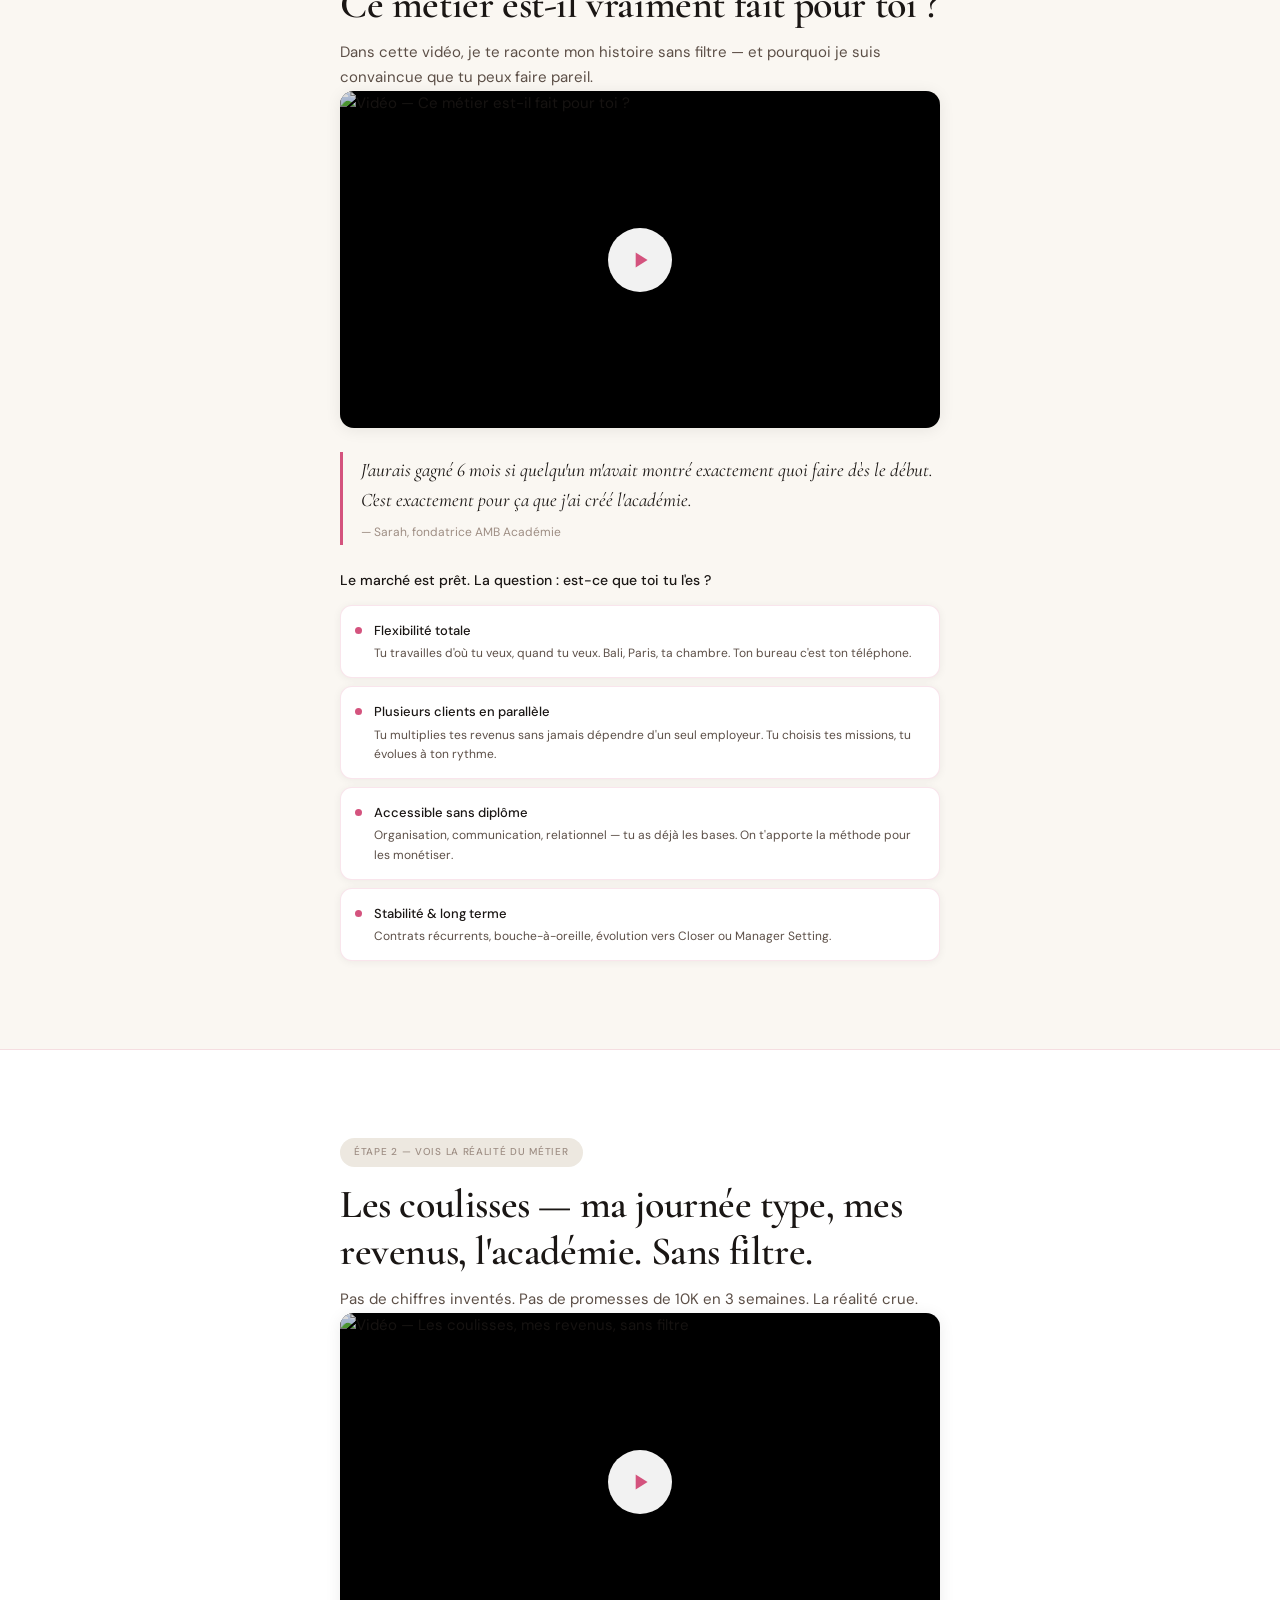
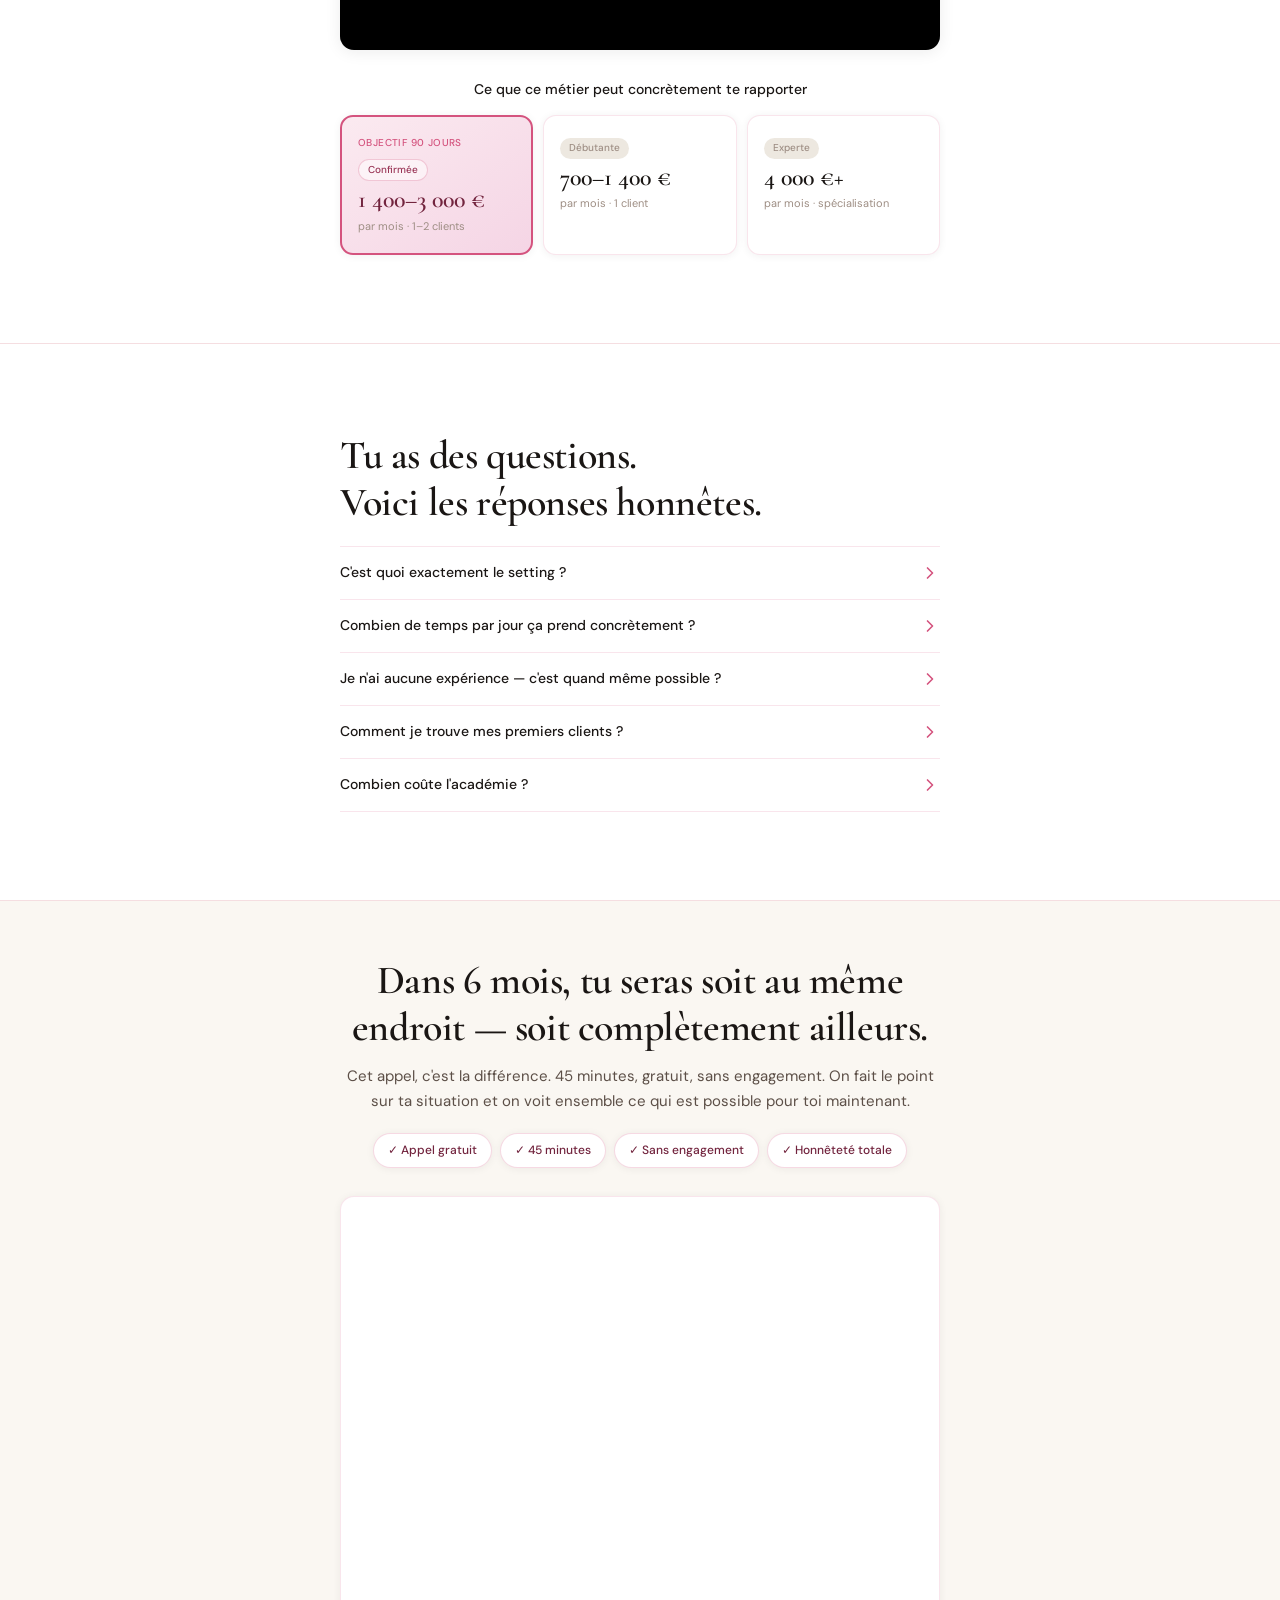
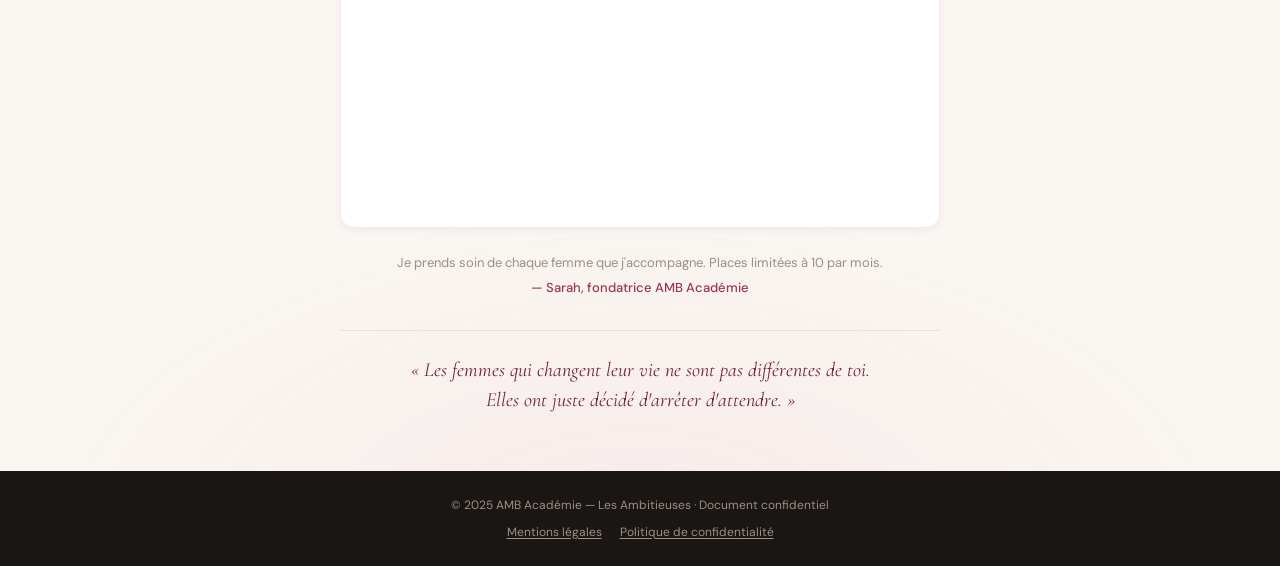
==== commit 46c216b1: "Sync index.html with latest V2 changes" ====
--- a/index.html
+++ b/index.html
@@ -703,7 +703,7 @@
   <div id="progress-bar" role="progressbar" aria-hidden="true"></div>
 
   <div id="sticky-cta" aria-hidden="true">
-    <a href="#cta" tabindex="-1">Réserver mon appel gratuit →</a>
+    <a href="https://calendly.com/lesambitieuses/as?" target="_blank" rel="noopener noreferrer" tabindex="-1">Plus de questions ? Réserve ton appel gratuit →</a>
   </div>
 
   <button id="back-to-top" aria-label="Revenir en haut de page" onclick="window.scrollTo({top:0,behavior:'smooth'})">
@@ -839,39 +839,11 @@
 
   <hr class="divider">
 
-  <!-- ══ BLOC 4 — ÉTAPE 2 — CALENDLY INTERMÉDIAIRE ════════════════════ -->
-  <section id="step2" class="section" aria-label="Étape 2 — Réserver un appel">
-    <div class="wrap">
-
-      <span class="eyebrow fade-up">Étape 2 — Réserve ton appel gratuit</span>
-      <h2 class="fade-up">Prête à passer à l'action ?</h2>
-      <p class="subtitle fade-up">Choisis ton créneau maintenant. 45 minutes, gratuit, sans engagement — on fait le point sur ta situation et on voit ce qui est possible pour toi.</p>
-
-      <div class="step2-intro fade-up">
-        <p>« Ce n'est pas un entretien d'embauche. C'est une conversation honnête pour voir si on peut travailler ensemble. »</p>
-        <p style="font-size:11px;color:var(--text-soft);font-family:var(--font-body);font-style:normal;margin-top:6px;">✓ Appel gratuit · 45 minutes · Sans engagement · Honnêteté totale</p>
-      </div>
-
-      <div class="calendly-wrap fade-up">
-        <div class="calendly-inline-widget" data-url="https://calendly.com/lesambitieuses/as?" style="min-width:320px;height:630px;"></div>
-        <script src="https://assets.calendly.com/assets/external/widget.js" async></script>
-      </div>
-
-      <div class="signature fade-up">
-        Je prends soin de chaque femme que j'accompagne. Places limitées à 10 par mois.
-        <em>— Sarah, fondatrice AMB Académie</em>
-      </div>
-
-    </div>
-  </section>
-
-  <hr class="divider">
-
-  <!-- ══ BLOC 5 — ÉTAPE 3 ════════════════════════════════════════════════ -->
+  <!-- ══ BLOC 4 — ÉTAPE 2 ════════════════════════════════════════════════ -->
   <section id="income" class="section" aria-label="Coulisses et revenus concrets">
     <div class="wrap">
 
-      <span class="eyebrow eyebrow--muted fade-up">Étape 3 — Vois la réalité du métier</span>
+      <span class="eyebrow eyebrow--muted fade-up">Étape 2 — Vois la réalité du métier</span>
       <h2 class="fade-up">Les coulisses — ma journée type, mes revenus, l'académie. Sans filtre.</h2>
       <p class="subtitle fade-up">Pas de chiffres inventés. Pas de promesses de 10K en 3 semaines. La réalité crue.</p>
 
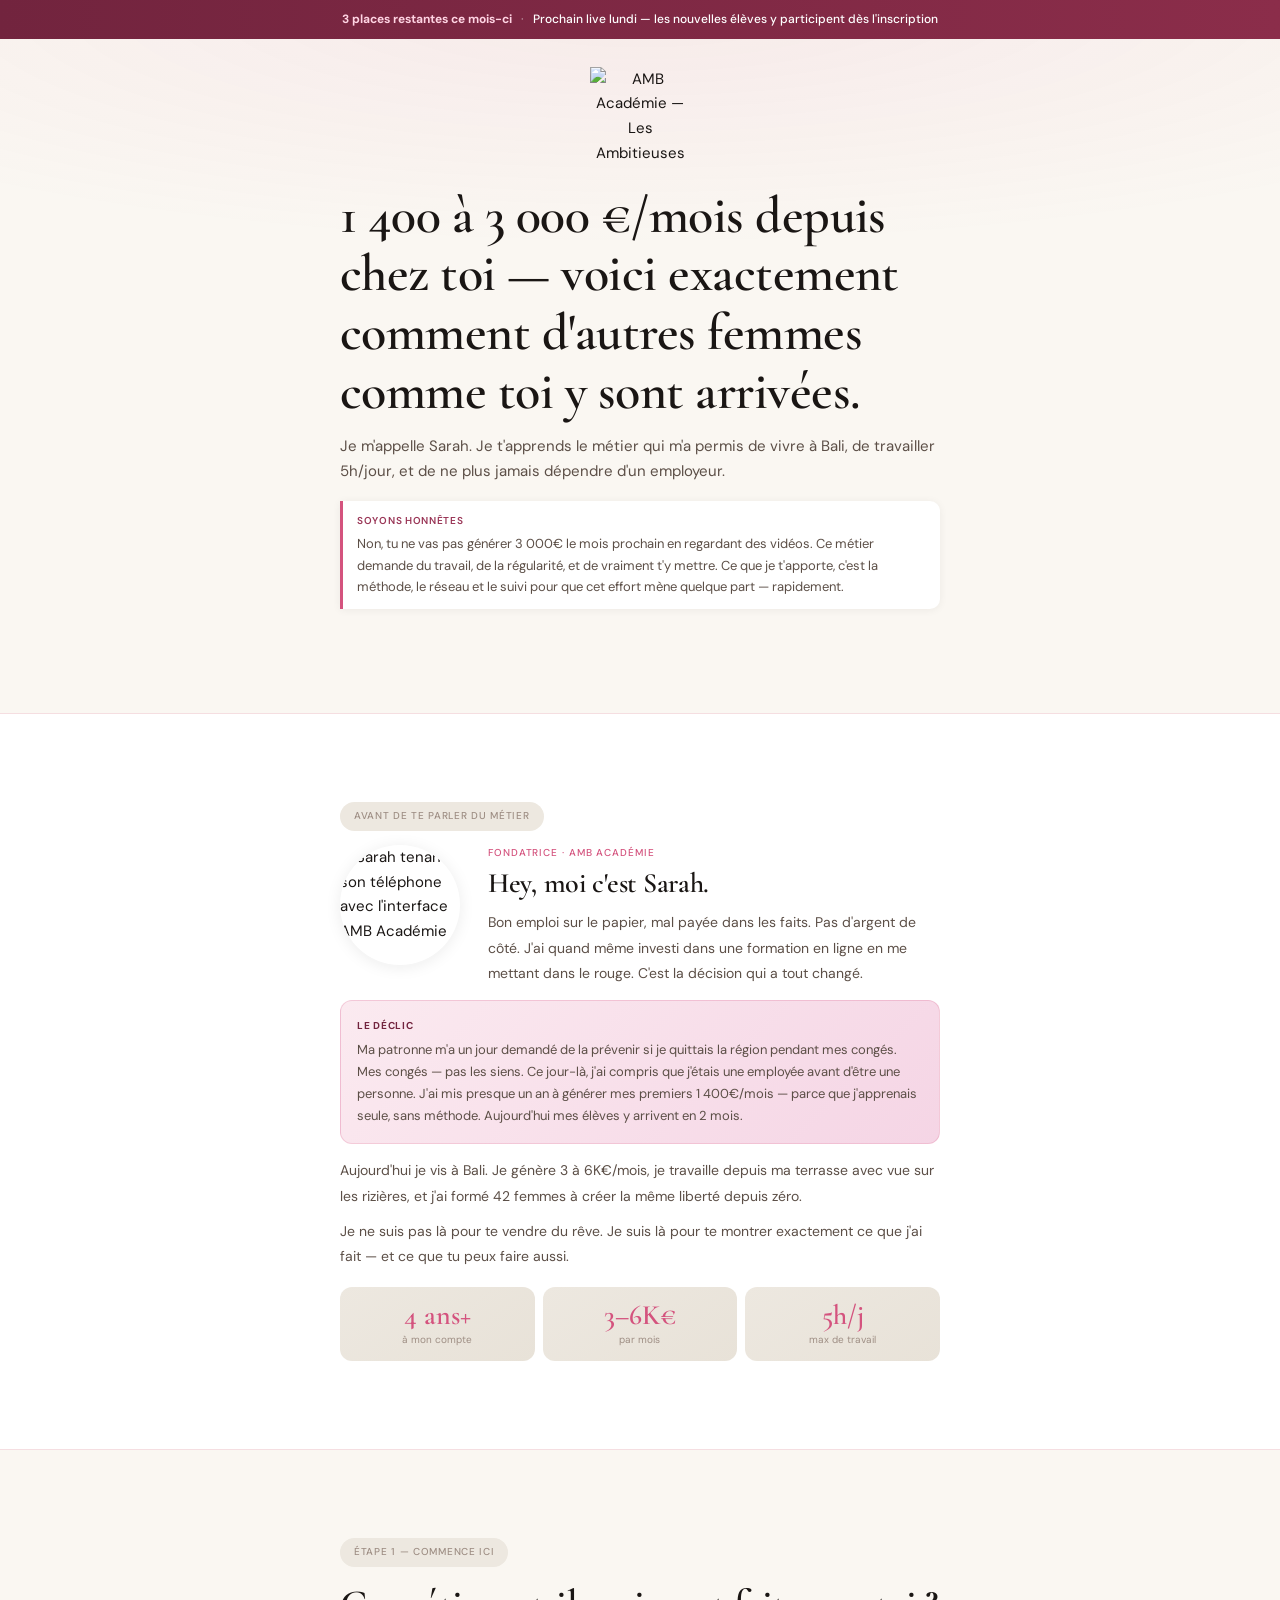
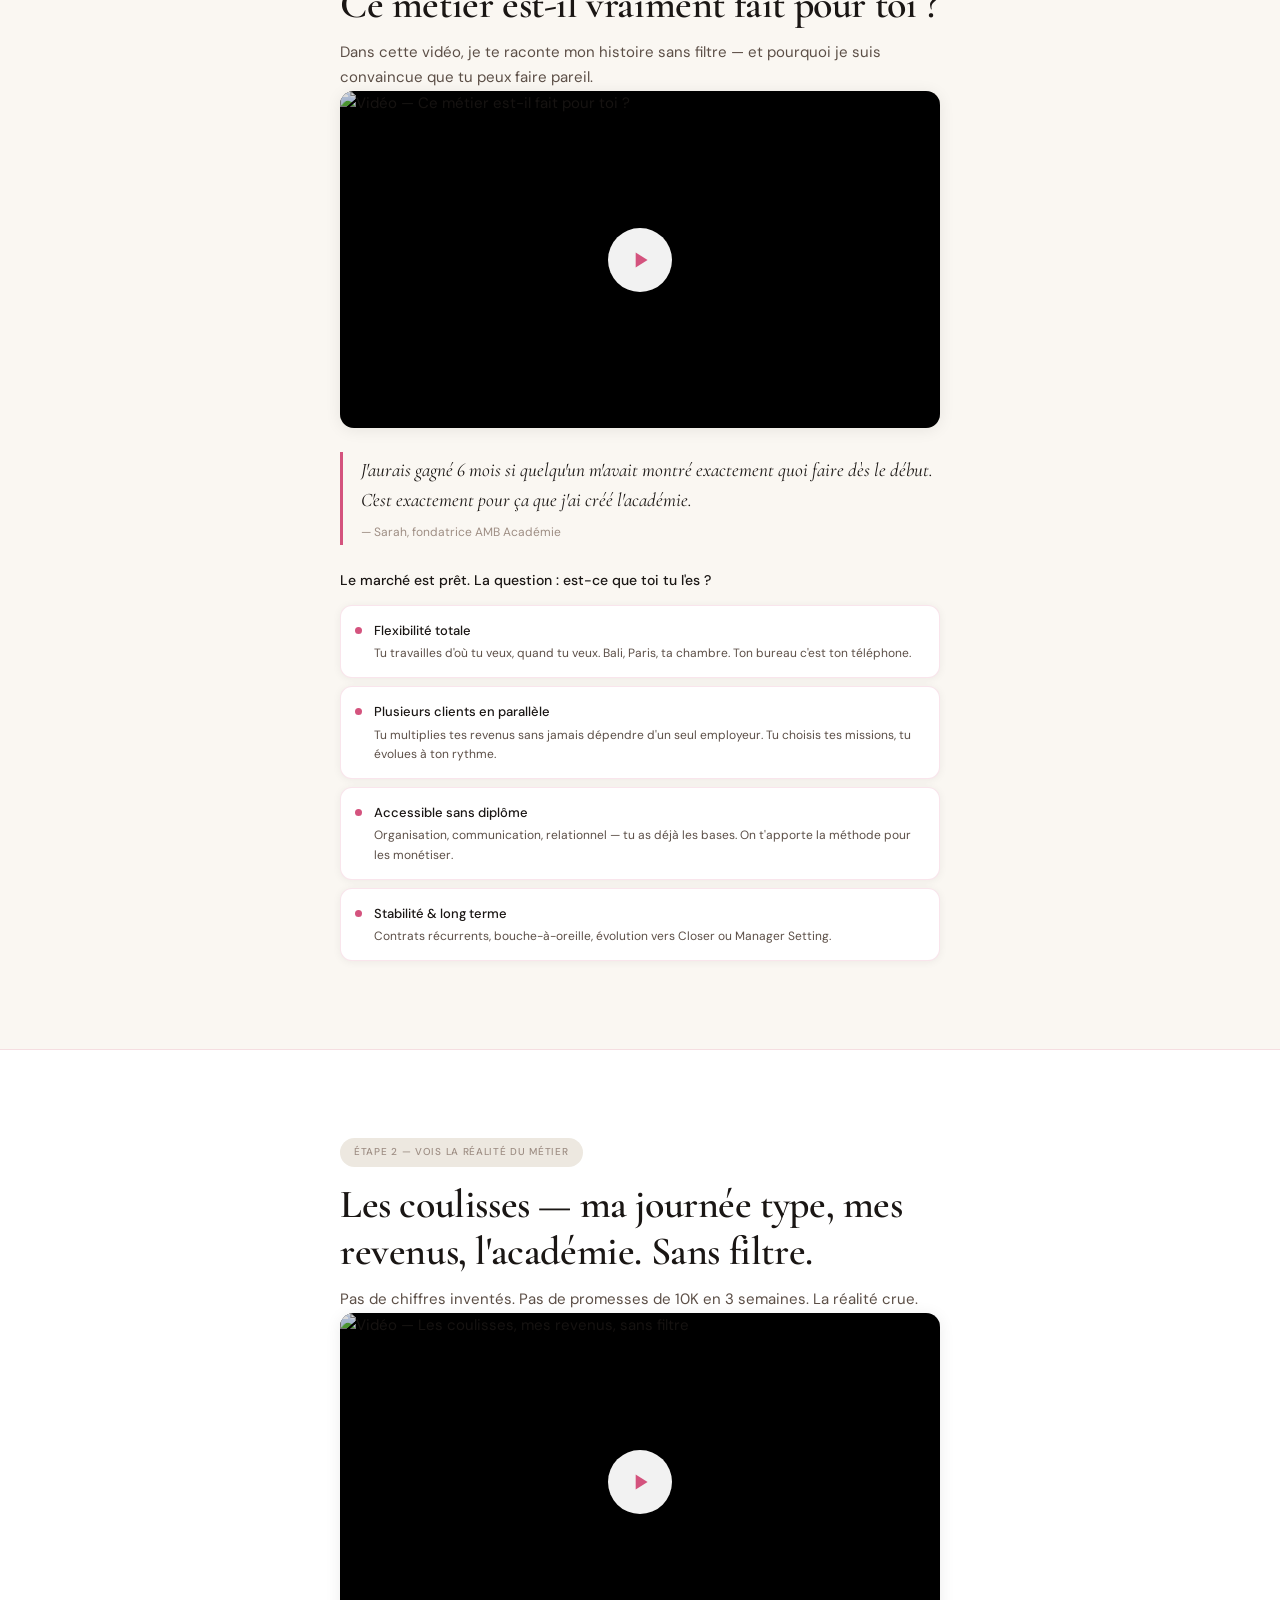
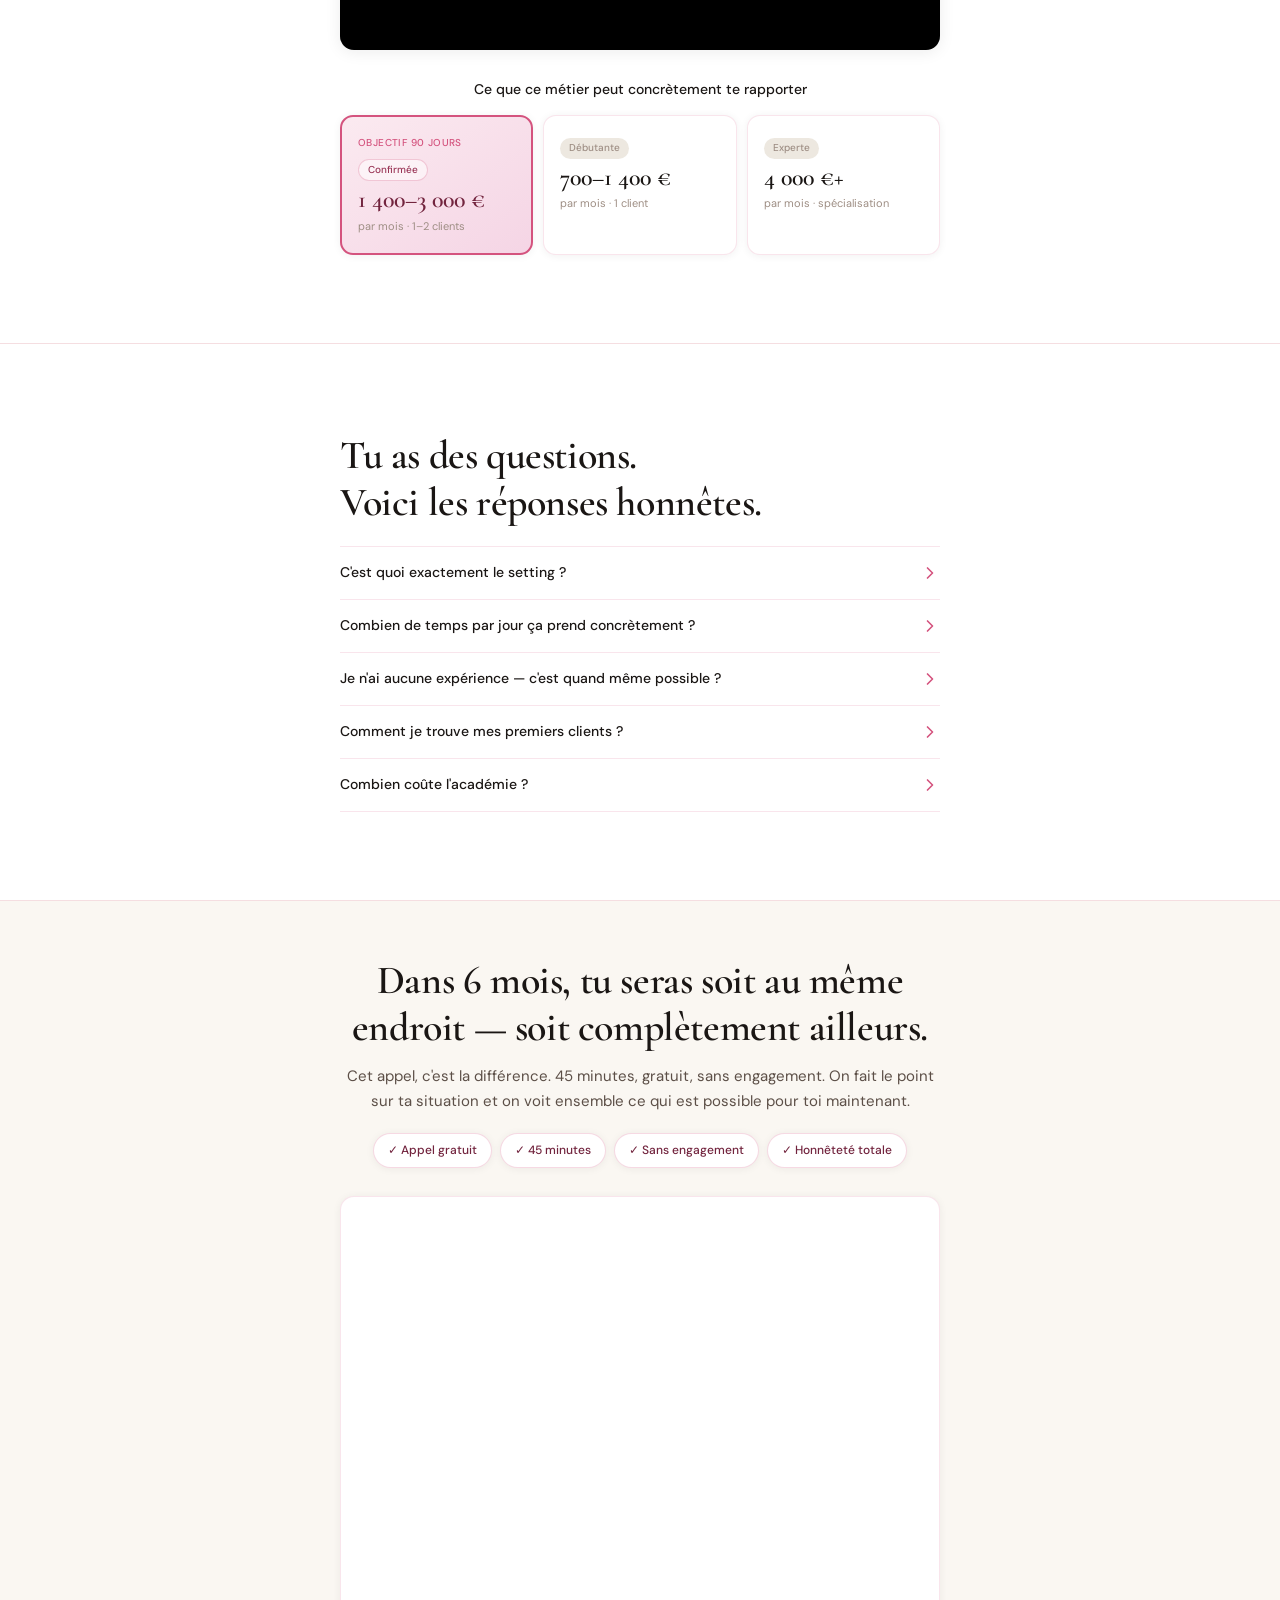
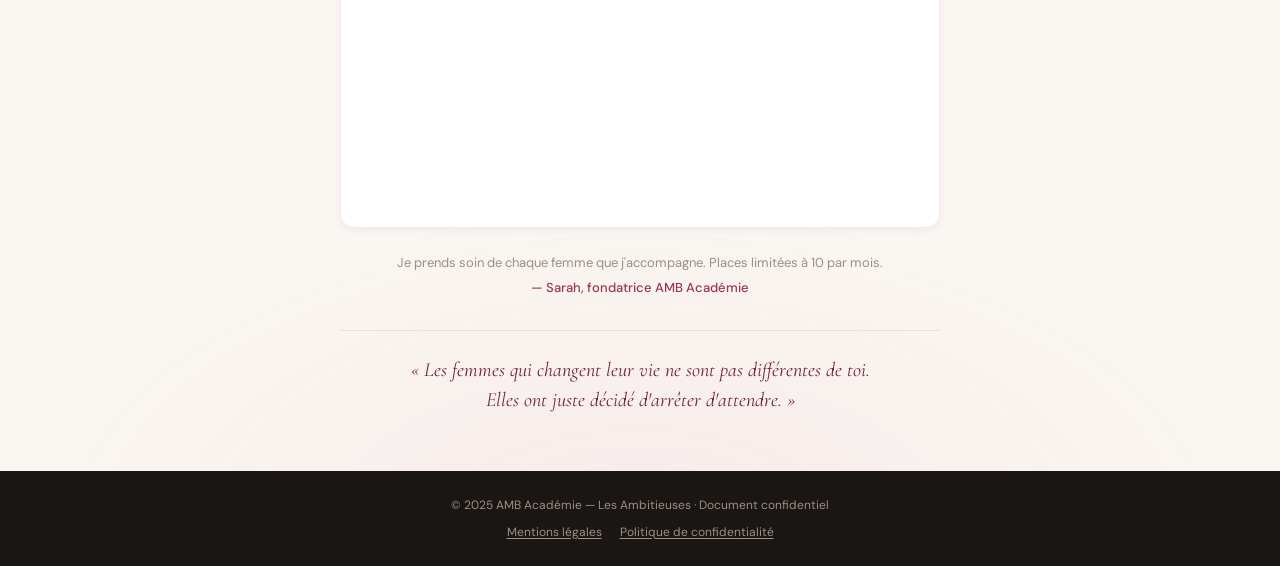
==== commit 22736fc9: "Restructure: landing page moved to settingav/index.html, root redirects" ====
--- a/index.html
+++ b/index.html
@@ -2,1052 +2,10 @@
 <html lang="fr">
 <head>
   <meta charset="UTF-8">
-  <meta name="viewport" content="width=device-width, initial-scale=1.0">
-  <title>AMB Académie — Les Ambitieuses | Devenir Setteuse & Assistante Virtuelle</title>
-  <meta name="description" content="Génère 1 400 à 3 000€/mois depuis chez toi grâce au setting et à l'assistanat virtuel. Découvre l'AMB Académie fondée par Sarah.">
-  <link rel="preconnect" href="https://fonts.googleapis.com">
-  <link rel="preconnect" href="https://fonts.gstatic.com" crossorigin>
-  <link href="https://fonts.googleapis.com/css2?family=Cormorant+Garamond:ital,wght@0,400;0,500;0,600;1,400;1,500&family=DM+Sans:opsz,wght@9..40,300;9..40,400;9..40,500&display=swap" rel="stylesheet">
-
-  <style>
-    /* ═══════════════════════════════════════════
-       VARIABLES
-    ═══════════════════════════════════════════ */
-    :root {
-      --rose:        #D4537E;
-      --rose-light:  #FBEAF0;
-      --rose-dark:   #72243E;
-      --rose-mid:    #993556;
-      --cream:       #FAF7F2;
-      --beige:       #EDE8E0;
-      --text-dark:   #1A1614;
-      --text-mid:    #5C4F47;
-      --text-soft:   #9E8E84;
-      --white:       #FFFFFF;
-      --border:      rgba(212,83,126,0.15);
-
-      --shadow-sm:   0 1px 8px rgba(26,22,20,0.06);
-      --shadow-md:   0 2px 16px rgba(26,22,20,0.08);
-      --shadow-rose: 0 4px 20px rgba(212,83,126,0.28);
-      --shadow-hover:0 8px 32px rgba(212,83,126,0.16);
-
-      --font-title:  'Cormorant Garamond', Georgia, serif;
-      --font-body:   'DM Sans', system-ui, sans-serif;
-
-      --text-h1:   clamp(2rem, 9vw, 3.25rem);
-      --text-h2:   clamp(1.6rem, 6.5vw, 2.5rem);
-      --text-h3:   clamp(1.2rem, 4vw, 1.4rem);
-      --text-body: clamp(0.875rem, 3.5vw, 0.9375rem);
-
-      --pad-x:     16px;
-      --pad-sec:   48px;
-      --radius:    14px;
-      --pill:      100px;
-      --max-w:     680px;
-    }
-
-    /* ═══════════════════════════════════════════
-       RESET
-    ═══════════════════════════════════════════ */
-    *, *::before, *::after { box-sizing: border-box; margin: 0; padding: 0; }
-    html { scroll-behavior: smooth; }
-    body {
-      font-family: var(--font-body);
-      font-size: var(--text-body);
-      line-height: 1.65;
-      background: var(--cream);
-      color: var(--text-dark);
-      -webkit-font-smoothing: antialiased;
-      -webkit-text-size-adjust: 100%;
-      overflow-x: hidden;
-    }
-    img { max-width: 100%; display: block; }
-    a { color: inherit; text-decoration: none; }
-    button { font-family: inherit; }
-
-    /* ═══════════════════════════════════════════
-       LAYOUT
-    ═══════════════════════════════════════════ */
-    .wrap {
-      max-width: var(--max-w);
-      margin-inline: auto;
-      padding-inline: var(--pad-x);
-    }
-    .section { padding-block: var(--pad-sec); }
-    .divider { border: none; border-top: 1px solid var(--border); }
-
-    /* ═══════════════════════════════════════════
-       TYPOGRAPHIE
-    ═══════════════════════════════════════════ */
-    h1 {
-      font-family: var(--font-title);
-      font-size: var(--text-h1);
-      font-weight: 600;
-      line-height: 1.13;
-      letter-spacing: -0.01em;
-      color: var(--text-dark);
-    }
-    h2 {
-      font-family: var(--font-title);
-      font-size: var(--text-h2);
-      font-weight: 600;
-      line-height: 1.18;
-      letter-spacing: -0.01em;
-      color: var(--text-dark);
-    }
-    h3 {
-      font-family: var(--font-title);
-      font-size: var(--text-h3);
-      font-weight: 500;
-      line-height: 1.3;
-      color: var(--text-dark);
-    }
-    .subtitle {
-      font-size: var(--text-body);
-      color: var(--text-mid);
-      line-height: 1.7;
-      margin-top: 12px;
-    }
-    .eyebrow {
-      display: inline-block;
-      font-size: 10px;
-      font-weight: 500;
-      letter-spacing: 0.07em;
-      text-transform: uppercase;
-      color: var(--rose-mid);
-      background: var(--rose-light);
-      border: 1px solid var(--border);
-      border-radius: var(--pill);
-      padding: 5px 13px;
-      margin-bottom: 14px;
-    }
-    .eyebrow--muted { background: var(--beige); color: var(--text-soft); border-color: transparent; }
-
-    /* ═══════════════════════════════════════════
-       ANIMATIONS
-    ═══════════════════════════════════════════ */
-    @media (prefers-reduced-motion: no-preference) {
-      .fade-up {
-        opacity: 0;
-        transform: translateY(24px);
-        transition: opacity 0.55s ease, transform 0.55s ease;
-      }
-      .fade-up.in { opacity: 1; transform: none; }
-
-      .stagger > * {
-        opacity: 0;
-        transform: translateY(18px);
-        transition: opacity 0.45s ease, transform 0.45s ease;
-      }
-      .stagger.in > *               { opacity: 1; transform: none; }
-      .stagger.in > *:nth-child(1)  { transition-delay:   0ms; }
-      .stagger.in > *:nth-child(2)  { transition-delay:  80ms; }
-      .stagger.in > *:nth-child(3)  { transition-delay: 160ms; }
-      .stagger.in > *:nth-child(4)  { transition-delay: 240ms; }
-    }
-
-    /* ═══════════════════════════════════════════
-       BARRE DE PROGRESSION
-    ═══════════════════════════════════════════ */
-    #progress-bar {
-      position: fixed;
-      top: 0; left: 0;
-      height: 3px;
-      width: 0%;
-      background: linear-gradient(90deg, var(--rose), var(--rose-dark));
-      z-index: 1000;
-      transition: width 0.1s linear;
-      border-radius: 0 2px 2px 0;
-      pointer-events: none;
-    }
-
-    /* ═══════════════════════════════════════════
-       CTA STICKY
-    ═══════════════════════════════════════════ */
-    #sticky-cta {
-      position: fixed;
-      bottom: calc(20px + env(safe-area-inset-bottom, 0px));
-      left: 50%;
-      transform: translateX(-50%) translateY(80px);
-      z-index: 900;
-      opacity: 0;
-      transition: opacity 0.3s ease, transform 0.3s ease;
-      pointer-events: none;
-      white-space: nowrap;
-      max-width: calc(100vw - 32px);
-    }
-    #sticky-cta.in {
-      opacity: 1;
-      transform: translateX(-50%) translateY(0);
-      pointer-events: auto;
-    }
-    #sticky-cta a {
-      display: flex;
-      align-items: center;
-      justify-content: center;
-      gap: 6px;
-      background: linear-gradient(135deg, var(--rose), var(--rose-dark));
-      color: var(--white);
-      font-size: 14px;
-      font-weight: 500;
-      padding: 13px 24px;
-      min-height: 48px;
-      border-radius: var(--pill);
-      box-shadow: var(--shadow-rose), 0 2px 8px rgba(0,0,0,0.1);
-      transition: transform 0.2s, box-shadow 0.2s;
-    }
-    #sticky-cta a:active { transform: scale(0.97); }
-
-    /* ═══════════════════════════════════════════
-       BOUTON RETOUR EN HAUT
-    ═══════════════════════════════════════════ */
-    #back-to-top {
-      position: fixed;
-      bottom: calc(24px + env(safe-area-inset-bottom, 0px));
-      right: 16px;
-      width: 44px; height: 44px;
-      background: var(--white);
-      border: 1px solid var(--border);
-      border-radius: 50%;
-      box-shadow: var(--shadow-md);
-      display: flex; align-items: center; justify-content: center;
-      cursor: pointer;
-      opacity: 0;
-      transform: translateY(12px);
-      transition: opacity 0.3s, transform 0.3s;
-      pointer-events: none;
-      z-index: 800;
-    }
-    #back-to-top.in { opacity: 1; transform: none; pointer-events: auto; }
-    #back-to-top:active { background: var(--rose-light); }
-    #back-to-top svg { width: 16px; height: 16px; color: var(--rose); }
-
-    /* ═══════════════════════════════════════════
-       BARRE D'URGENCE
-    ═══════════════════════════════════════════ */
-    .urgency-bar {
-      background: linear-gradient(90deg, var(--rose-dark), #8B2D4A);
-      color: var(--white);
-      text-align: center;
-      padding: 10px var(--pad-x);
-      font-size: 12px;
-      font-weight: 500;
-      line-height: 1.55;
-    }
-    .urgency-bar strong { color: #FFD4E3; }
-    .urgency-bar .sep { opacity: 0.5; margin: 0 6px; }
-
-    /* ═══════════════════════════════════════════
-       BOUTONS
-    ═══════════════════════════════════════════ */
-    .btn {
-      display: flex;
-      align-items: center;
-      justify-content: center;
-      gap: 6px;
-      border-radius: var(--pill);
-      border: none;
-      cursor: pointer;
-      font-family: var(--font-body);
-      font-weight: 500;
-      text-decoration: none;
-      text-align: center;
-      min-height: 52px;
-      padding: 0 28px;
-      font-size: 15px;
-      width: 100%;
-      transition: transform 0.18s, box-shadow 0.18s, filter 0.18s;
-    }
-    .btn:active { transform: scale(0.97); }
-    .btn-rose {
-      background: linear-gradient(135deg, var(--rose), #BF3D68);
-      color: var(--white);
-      box-shadow: var(--shadow-rose);
-    }
-    .btn-rose:active { filter: brightness(0.95); }
-    .btn-dark {
-      background: linear-gradient(135deg, var(--rose-dark), #5A1C30);
-      color: var(--white);
-      box-shadow: 0 4px 18px rgba(114,36,62,0.32);
-    }
-
-    @media (hover: hover) {
-      .btn-rose:hover   { filter: brightness(1.06); box-shadow: 0 8px 28px rgba(212,83,126,0.42); transform: scale(1.02); }
-      .btn-dark:hover   { filter: brightness(1.08); box-shadow: 0 8px 28px rgba(114,36,62,0.42); transform: scale(1.02); }
-      #sticky-cta a:hover { transform: scale(1.03); }
-    }
-
-    /* ═══════════════════════════════════════════
-       CARDS
-    ═══════════════════════════════════════════ */
-    .card {
-      background: var(--white);
-      border: 1px solid var(--border);
-      border-radius: var(--radius);
-      padding: 18px 16px;
-      box-shadow: var(--shadow-sm);
-    }
-    .card-rose { background: var(--rose-light); border-color: rgba(212,83,126,0.25); }
-
-    @media (hover: hover) {
-      .card-hover { transition: box-shadow 0.25s, transform 0.25s; }
-      .card-hover:hover { box-shadow: var(--shadow-hover); transform: translateY(-2px); }
-    }
-
-    /* ═══════════════════════════════════════════
-       PATTERN INTERRUPT
-    ═══════════════════════════════════════════ */
-    .pattern-interrupt {
-      background: var(--white);
-      border-left: 3px solid var(--rose);
-      border-radius: 0 10px 10px 0;
-      padding: 12px 14px;
-      margin: 16px 0;
-      font-size: 13px;
-      color: var(--text-mid);
-      line-height: 1.65;
-      box-shadow: var(--shadow-sm);
-    }
-    .pattern-interrupt strong {
-      display: block;
-      font-size: 10px;
-      font-weight: 600;
-      text-transform: uppercase;
-      letter-spacing: 0.07em;
-      color: var(--rose-mid);
-      margin-bottom: 4px;
-    }
-
-    /* ═══════════════════════════════════════════
-       HERO
-    ═══════════════════════════════════════════ */
-    #hero {
-      background:
-        radial-gradient(ellipse 120% 55% at 50% -5%, rgba(212,83,126,0.08) 0%, transparent 65%),
-        var(--cream);
-      padding: 28px var(--pad-x) var(--pad-sec);
-      overflow: hidden;
-    }
-    .hero-logo {
-      text-align: center;
-      margin-bottom: 8px;
-      display: flex;
-      justify-content: center;
-    }
-    .hero-logo img {
-      width: 100px;
-      height: 100px;
-      object-fit: contain;
-    }
-    @media (min-width: 1024px) {
-      .hero-logo img { width: 180px; height: 180px; }
-    }
-    .hero-photo {
-      aspect-ratio: 3 / 4;
-      max-height: 520px;
-      margin: 24px 0;
-      overflow: hidden;
-      border-radius: var(--radius);
-    }
-
-    /* ═══════════════════════════════════════════
-       ABOUT SARAH
-    ═══════════════════════════════════════════ */
-    #about { background: var(--white); }
-    .about-layout { display: flex; flex-direction: column; gap: 20px; }
-    .about-avatar {
-      width: 88px; height: 88px;
-      border-radius: 50%;
-      overflow: hidden;
-      flex-shrink: 0;
-      box-shadow: var(--shadow-md);
-    }
-    .about-label {
-      display: block;
-      font-size: 10px; font-weight: 500;
-      letter-spacing: 0.09em; text-transform: uppercase;
-      color: var(--rose); margin-bottom: 6px;
-    }
-    .about-body { font-size: 14px; color: var(--text-mid); line-height: 1.8; margin-top: 10px; }
-    .about-body p + p { margin-top: 10px; }
-
-    .about-moment {
-      background: linear-gradient(135deg, var(--rose-light), #F5D5E5);
-      border: 1px solid rgba(212,83,126,0.2);
-      border-radius: 12px;
-      padding: 16px;
-      margin: 14px 0;
-      font-size: 13px;
-      color: var(--text-mid);
-      line-height: 1.7;
-    }
-    .about-moment strong {
-      color: var(--rose-dark);
-      display: block;
-      font-size: 10px; text-transform: uppercase;
-      letter-spacing: 0.07em; margin-bottom: 5px;
-    }
-
-    .about-stats {
-      display: grid;
-      grid-template-columns: repeat(3, 1fr);
-      gap: 8px;
-      margin-top: 18px;
-    }
-    .about-stat {
-      background: linear-gradient(145deg, var(--beige), #E8E2D8);
-      border-radius: 12px;
-      padding: 14px 6px;
-      text-align: center;
-    }
-    .about-stat__n {
-      font-family: var(--font-title);
-      font-size: clamp(1.3rem, 5vw, 1.75rem);
-      font-weight: 600;
-      color: var(--rose);
-      line-height: 1;
-    }
-    .about-stat__l { font-size: 10px; color: var(--text-soft); margin-top: 4px; line-height: 1.4; }
-
-    /* ═══════════════════════════════════════════
-       VIDÉO
-    ═══════════════════════════════════════════ */
-    #video-1 { background: var(--cream); }
-    #income   { background: var(--white); }
-
-    .pull-quote {
-      border-left: 3px solid var(--rose);
-      padding: 4px 0 4px 18px;
-      margin: 24px 0;
-      font-family: var(--font-title);
-      font-style: italic;
-      font-size: clamp(1rem, 4vw, 1.2rem);
-      color: var(--text-dark);
-      line-height: 1.55;
-    }
-    .pull-quote cite {
-      display: block;
-      font-size: 12px;
-      font-family: var(--font-body);
-      font-style: normal;
-      color: var(--text-soft);
-      margin-top: 7px;
-    }
-
-    .reason-list { display: flex; flex-direction: column; gap: 8px; }
-    .reason-item {
-      display: flex; gap: 12px;
-      background: var(--white);
-      border: 1px solid var(--border);
-      border-radius: 12px;
-      padding: 14px;
-      box-shadow: var(--shadow-sm);
-    }
-    .reason-dot {
-      width: 7px; height: 7px;
-      background: var(--rose); border-radius: 50%;
-      flex-shrink: 0; margin-top: 7px;
-    }
-    .reason-title { font-size: 13px; font-weight: 500; color: var(--text-dark); margin-bottom: 3px; }
-    .reason-text  { font-size: 12px; color: var(--text-mid); line-height: 1.6; }
-
-    @media (hover: hover) {
-      .reason-item { transition: box-shadow 0.22s, transform 0.22s, border-color 0.22s; }
-      .reason-item:hover { box-shadow: var(--shadow-hover); transform: translateY(-2px); border-color: rgba(212,83,126,0.28); }
-    }
-
-    /* ═══════════════════════════════════════════
-       REVENUS
-    ═══════════════════════════════════════════ */
-    .income-label {
-      font-size: 14px; font-weight: 500;
-      color: var(--text-dark); text-align: center;
-      margin: 28px 0 14px;
-    }
-    .income-grid {
-      display: grid;
-      grid-template-columns: 1fr;
-      gap: 10px;
-    }
-    .income-card {
-      background: var(--white);
-      border: 1px solid var(--border);
-      border-radius: 13px;
-      padding: 18px 16px;
-      display: flex;
-      align-items: center;
-      justify-content: space-between;
-      gap: 12px;
-      box-shadow: var(--shadow-sm);
-    }
-    .income-card--hl {
-      border: 2px solid var(--rose);
-      background: linear-gradient(145deg, var(--rose-light), #F5D5E5);
-      order: -1;
-    }
-    .income-card__left { flex: 1; }
-    .income-card__badge {
-      display: inline-block;
-      font-size: 10px; font-weight: 500;
-      padding: 2px 9px;
-      border-radius: var(--pill);
-      background: var(--beige);
-      color: var(--text-soft);
-      margin-bottom: 6px;
-    }
-    .income-card--hl .income-card__badge {
-      background: rgba(255,255,255,0.55);
-      color: var(--rose-mid);
-      border: 1px solid rgba(212,83,126,0.28);
-    }
-    .income-card__obj {
-      font-size: 10px; font-weight: 500;
-      color: var(--rose); text-transform: uppercase;
-      letter-spacing: 0.04em; margin-bottom: 4px;
-    }
-    .income-card__amount {
-      font-family: var(--font-title);
-      font-size: clamp(1.25rem, 5vw, 1.5rem);
-      font-weight: 600;
-      color: var(--text-dark);
-      line-height: 1.1;
-    }
-    .income-card--hl .income-card__amount { color: var(--rose-dark); }
-    .income-card__sub { font-size: 11px; color: var(--text-soft); margin-top: 3px; }
-    .income-card__arrow { font-size: 20px; color: var(--rose); opacity: 0.5; flex-shrink: 0; }
-    .income-card--hl .income-card__arrow { opacity: 1; }
-
-    /* ═══════════════════════════════════════════
-       FAQ
-    ═══════════════════════════════════════════ */
-    #faq { background: var(--white); }
-    .faq-list { margin-top: 20px; border-top: 0.5px solid var(--border); }
-    .faq-item { border-bottom: 0.5px solid var(--border); }
-    .faq-btn {
-      display: flex; align-items: center; justify-content: space-between;
-      gap: 14px;
-      padding: 16px 0;
-      min-height: 44px;
-      cursor: pointer;
-      background: none; border: none; width: 100%; text-align: left;
-    }
-    .faq-btn:focus-visible { outline: 2px solid var(--rose); outline-offset: 2px; border-radius: 4px; }
-    .faq-q {
-      font-size: 14px; font-weight: 500;
-      color: var(--text-dark); line-height: 1.4;
-      transition: color 0.18s;
-    }
-    .faq-chevron {
-      width: 20px; height: 20px; flex-shrink: 0;
-      color: var(--rose);
-      transition: transform 0.28s cubic-bezier(0.4,0,0.2,1);
-    }
-    .faq-item.open .faq-chevron { transform: rotate(90deg); }
-    .faq-item.open .faq-q { color: var(--rose-dark); }
-    .faq-body {
-      max-height: 0;
-      overflow: hidden;
-      transition: max-height 0.3s cubic-bezier(0.4,0,0.2,1);
-    }
-    .faq-item.open .faq-body { max-height: 600px; }
-    .faq-ans {
-      font-size: 14px; color: var(--text-mid);
-      line-height: 1.75; padding: 0 24px 16px 0;
-    }
-    .no-js .faq-body { max-height: none; }
-
-    /* ═══════════════════════════════════════════
-       CTA FINAL
-    ═══════════════════════════════════════════ */
-    #cta {
-      background:
-        radial-gradient(ellipse 80% 45% at 50% 105%, rgba(212,83,126,0.07) 0%, transparent 65%),
-        var(--cream);
-      padding-block: 56px;
-    }
-    #cta h2, #cta .subtitle { text-align: center; }
-
-    .reassurance-pills {
-      display: flex; flex-wrap: wrap;
-      gap: 8px; justify-content: center;
-      margin: 18px 0 28px;
-    }
-    .r-pill {
-      font-size: 12px; font-weight: 500;
-      color: var(--rose-dark);
-      background: var(--white);
-      border: 1px solid rgba(212,83,126,0.22);
-      border-radius: var(--pill);
-      padding: 7px 14px;
-      box-shadow: var(--shadow-sm);
-    }
-
-    .calendly-wrap {
-      background: var(--white);
-      border: 1px solid var(--border);
-      border-radius: var(--radius);
-      overflow: hidden;
-      box-shadow: var(--shadow-sm);
-    }
-
-    .signature {
-      text-align: center; font-size: 13px;
-      color: var(--text-soft); margin-top: 24px; line-height: 1.65;
-    }
-    .signature em { display: block; font-style: normal; color: var(--rose-mid); font-weight: 500; margin-top: 3px; }
-    .final-quote {
-      font-family: var(--font-title); font-style: italic;
-      font-size: clamp(1.05rem, 4vw, 1.25rem);
-      color: var(--rose-dark); line-height: 1.5;
-      text-align: center; margin-top: 32px;
-      padding: 24px 0 0;
-      border-top: 1px solid var(--border);
-    }
-
-    /* ═══════════════════════════════════════════
-       ÉTAPE 2 — CALENDLY INTERMÉDIAIRE
-    ═══════════════════════════════════════════ */
-    #step2 { background: var(--cream); }
-    .step2-intro {
-      background: linear-gradient(135deg, var(--rose-light), #F5D5E5);
-      border: 1px solid rgba(212,83,126,0.22);
-      border-radius: var(--radius);
-      padding: 24px 16px;
-      text-align: center;
-      margin-bottom: 24px;
-    }
-    .step2-intro p {
-      font-family: var(--font-title);
-      font-style: italic;
-      font-size: clamp(0.95rem, 3.5vw, 1.1rem);
-      color: var(--text-mid);
-      line-height: 1.6;
-      margin-bottom: 8px;
-    }
-
-    /* ═══════════════════════════════════════════
-       FOOTER
-    ═══════════════════════════════════════════ */
-    footer {
-      background: var(--text-dark);
-      color: var(--text-soft);
-      text-align: center;
-      padding: 24px var(--pad-x);
-      padding-bottom: calc(24px + env(safe-area-inset-bottom, 0px));
-      font-size: 12px; line-height: 1.7;
-    }
-    footer a { color: var(--text-soft); text-decoration: underline; text-underline-offset: 2px; }
-    .footer-links { display: flex; gap: 18px; justify-content: center; margin-top: 6px; flex-wrap: wrap; }
-
-    /* ═══════════════════════════════════════════
-       BREAKPOINTS
-    ═══════════════════════════════════════════ */
-    @media (min-width: 480px) {
-      :root { --pad-x: 20px; }
-      .income-grid { grid-template-columns: 1fr 1fr; }
-      .income-card--hl { grid-column: 1 / -1; order: 0; }
-    }
-    @media (min-width: 640px) {
-      :root { --pad-sec: 64px; }
-      .income-grid { grid-template-columns: repeat(3, 1fr); }
-      .income-card { flex-direction: column; align-items: flex-start; }
-      .income-card--hl { grid-column: auto; order: 0; }
-      .income-card__arrow { display: none; }
-      .about-layout { flex-direction: row; align-items: flex-start; gap: 28px; }
-      .about-avatar { width: 120px; height: 120px; border-radius: 50%; }
-    }
-    @media (min-width: 1024px) {
-      :root { --pad-x: 40px; --pad-sec: 88px; }
-    }
-
-    /* ═══════════════════════════════════════════
-       ACCESSIBILITÉ
-    ═══════════════════════════════════════════ */
-    @media (prefers-reduced-motion: reduce) {
-      *, *::before, *::after {
-        transition-duration: 0.01ms !important;
-        animation-duration:  0.01ms !important;
-      }
-    }
-    :focus-visible { outline: 2px solid var(--rose); outline-offset: 3px; }
-  </style>
-
-  <!-- Microsoft Clarity -->
-  <script type="text/javascript">
-    (function(c,l,a,r,i,t,y){
-      c[a]=c[a]||function(){(c[a].q=c[a].q||[]).push(arguments)};
-      t=l.createElement(r);t.async=1;t.src="https://www.clarity.ms/tag/"+i;
-      y=l.getElementsByTagName(r)[0];y.parentNode.insertBefore(t,y);
-    })(window, document, "clarity", "script", "x0jj09tqk7");
-  </script>
-
-  <!-- Facebook Pixel -->
-  <script>
-    !function(f,b,e,v,n,t,s)
-    {if(f.fbq)return;n=f.fbq=function(){n.callMethod?
-    n.callMethod.apply(n,arguments):n.queue.push(arguments)};
-    if(!f._fbq)f._fbq=n;n.push=n;n.loaded=!0;n.version='2.0';
-    n.queue=[];t=b.createElement(e);t.async=!0;
-    t.src=v;s=b.getElementsByTagName(e)[0];
-    s.parentNode.insertBefore(t,s)}(window, document,'script',
-    'https://connect.facebook.net/en_US/fbevents.js');
-    fbq('init', '1324606929887123');
-    fbq('track', 'PageView');
-  </script>
-  <noscript><img height="1" width="1" style="display:none"
-    src="https://www.facebook.com/tr?id=1324606929887123&ev=PageView&noscript=1" alt=""/></noscript>
+  <meta http-equiv="refresh" content="0; url=/settingav/">
+  <title>AMB Académie</title>
 </head>
-
-<body class="no-js">
-
-  <div id="progress-bar" role="progressbar" aria-hidden="true"></div>
-
-  <div id="sticky-cta" aria-hidden="true">
-    <a href="https://calendly.com/lesambitieuses/as?" target="_blank" rel="noopener noreferrer" tabindex="-1">Plus de questions ? Réserve ton appel gratuit →</a>
-  </div>
-
-  <button id="back-to-top" aria-label="Revenir en haut de page" onclick="window.scrollTo({top:0,behavior:'smooth'})">
-    <svg viewBox="0 0 24 24" fill="none" stroke="currentColor" stroke-width="2.5" stroke-linecap="round" stroke-linejoin="round" aria-hidden="true">
-      <polyline points="18 15 12 9 6 15"/>
-    </svg>
-  </button>
-
-  <!-- BARRE D'URGENCE -->
-  <div class="urgency-bar">
-    <strong>3 places restantes ce mois-ci</strong>
-    <span class="sep">·</span>
-    Prochain live lundi — les nouvelles élèves y participent dès l'inscription
-  </div>
-
-  <!-- ══ BLOC 1 — HERO ══════════════════════════════════════════════════ -->
-  <section id="hero" aria-label="Introduction">
-    <div class="wrap">
-
-      <div class="hero-logo fade-up" style="background:none;border:none;box-shadow:none;padding:0;">
-        <img src="logo-amb.png" alt="AMB Académie — Les Ambitieuses" style="width:100px;height:100px;object-fit:contain;display:block;margin:0 auto;">
-      </div>
-
-      <h1 class="fade-up" style="margin-top:20px;">
-        1 400 à 3 000 €/mois depuis chez toi — voici exactement comment d'autres femmes comme toi y sont arrivées.
-      </h1>
-
-      <p class="subtitle fade-up">
-        Je m'appelle Sarah. Je t'apprends le métier qui m'a permis de vivre à Bali, de travailler 5h/jour, et de ne plus jamais dépendre d'un employeur.
-      </p>
-
-      <div class="pattern-interrupt fade-up">
-        <strong>Soyons honnêtes</strong>
-        Non, tu ne vas pas générer 3 000€ le mois prochain en regardant des vidéos. Ce métier demande du travail, de la régularité, et de vraiment t'y mettre. Ce que je t'apporte, c'est la méthode, le réseau et le suivi pour que cet effort mène quelque part — rapidement.
-      </div>
-
-    </div>
-  </section>
-
-  <hr class="divider">
-
-  <!-- ══ BLOC 2 — ABOUT SARAH ═══════════════════════════════════════════ -->
-  <section id="about" class="section" aria-label="À propos de Sarah">
-    <div class="wrap">
-
-      <span class="eyebrow eyebrow--muted fade-up">Avant de te parler du métier</span>
-
-      <div class="about-layout fade-up">
-        <div class="about-avatar">
-          <img
-            src="sarah-phone.png"
-            alt="Sarah tenant son téléphone avec l'interface AMB Académie"
-            loading="lazy"
-            decoding="async"
-            style="width:100%;height:100%;object-fit:cover;object-position:center 20%;border-radius:inherit;"
-          >
-        </div>
-        <div>
-          <span class="about-label">Fondatrice · AMB Académie</span>
-          <h2 style="font-size:clamp(1.4rem,5.5vw,1.75rem);">Hey, moi c'est Sarah.</h2>
-          <div class="about-body">
-            <p>Bon emploi sur le papier, mal payée dans les faits. Pas d'argent de côté. J'ai quand même investi dans une formation en ligne en me mettant dans le rouge. C'est la décision qui a tout changé.</p>
-          </div>
-        </div>
-      </div>
-
-      <div class="about-moment fade-up">
-        <strong>Le déclic</strong>
-        Ma patronne m'a un jour demandé de la prévenir si je quittais la région pendant mes congés. Mes congés — pas les siens. Ce jour-là, j'ai compris que j'étais une employée avant d'être une personne. J'ai mis presque un an à générer mes premiers 1 400€/mois — parce que j'apprenais seule, sans méthode. Aujourd'hui mes élèves y arrivent en 2 mois.
-      </div>
-
-      <div class="about-body fade-up">
-        <p>Aujourd'hui je vis à Bali. Je génère 3 à 6K€/mois, je travaille depuis ma terrasse avec vue sur les rizières, et j'ai formé 42 femmes à créer la même liberté depuis zéro.</p>
-        <p>Je ne suis pas là pour te vendre du rêve. Je suis là pour te montrer exactement ce que j'ai fait — et ce que tu peux faire aussi.</p>
-      </div>
-
-      <div class="about-stats stagger" aria-label="Résultats de Sarah">
-        <div class="about-stat"><div class="about-stat__n">4 ans+</div><div class="about-stat__l">à mon compte</div></div>
-        <div class="about-stat"><div class="about-stat__n">3–6K€</div><div class="about-stat__l">par mois</div></div>
-        <div class="about-stat"><div class="about-stat__n">5h/j</div><div class="about-stat__l">max de travail</div></div>
-      </div>
-
-    </div>
-  </section>
-
-  <hr class="divider">
-
-  <!-- ══ BLOC 3 — ÉTAPE 1 ════════════════════════════════════════════════ -->
-  <section id="video-1" class="section" aria-label="Vidéo de présentation">
-    <div class="wrap">
-
-      <span class="eyebrow eyebrow--muted fade-up">Étape 1 — Commence ici</span>
-      <h2 class="fade-up">Ce métier est-il vraiment fait pour toi ?</h2>
-      <p class="subtitle fade-up">Dans cette vidéo, je te raconte mon histoire sans filtre — et pourquoi je suis convaincue que tu peux faire pareil.</p>
-
-      <div class="fade-up yt-wrap" style="position:relative;width:100%;border-radius:var(--radius);overflow:hidden;box-shadow:var(--shadow-md);cursor:pointer;background:#000;" onclick="this.innerHTML='<iframe src=\'https://www.youtube.com/embed/qcmouNqu_Ys?autoplay=1\' allow=\'autoplay;encrypted-media\' allowfullscreen style=\'width:100%;aspect-ratio:16/9;border:none;display:block;\'></iframe>'">
-        <img src="https://img.youtube.com/vi/qcmouNqu_Ys/maxresdefault.jpg" alt="Vidéo — Ce métier est-il fait pour toi ?" style="width:100%;aspect-ratio:16/9;object-fit:cover;display:block;">
-        <div style="position:absolute;inset:0;display:flex;align-items:center;justify-content:center;background:rgba(0,0,0,0.15);">
-          <div style="width:64px;height:64px;background:rgba(255,255,255,0.95);border-radius:50%;display:flex;align-items:center;justify-content:center;box-shadow:0 4px 20px rgba(0,0,0,0.3);">
-            <svg width="26" height="26" viewBox="0 0 24 24" fill="none"><polygon points="8,5 19,12 8,19" fill="#D4537E"/></svg>
-          </div>
-        </div>
-      </div>
-
-      <blockquote class="pull-quote fade-up">
-        J'aurais gagné 6 mois si quelqu'un m'avait montré exactement quoi faire dès le début. C'est exactement pour ça que j'ai créé l'académie.
-        <cite>— Sarah, fondatrice AMB Académie</cite>
-      </blockquote>
-
-      <p class="fade-up" style="font-size:14px;font-weight:500;color:var(--text-dark);margin-bottom:12px;">Le marché est prêt. La question : est-ce que toi tu l'es ?</p>
-
-      <div class="reason-list fade-up" role="list">
-        <article class="reason-item" role="listitem">
-          <div class="reason-dot" aria-hidden="true"></div>
-          <div><p class="reason-title">Flexibilité totale</p><p class="reason-text">Tu travailles d'où tu veux, quand tu veux. Bali, Paris, ta chambre. Ton bureau c'est ton téléphone.</p></div>
-        </article>
-        <article class="reason-item" role="listitem">
-          <div class="reason-dot" aria-hidden="true"></div>
-          <div><p class="reason-title">Plusieurs clients en parallèle</p><p class="reason-text">Tu multiplies tes revenus sans jamais dépendre d'un seul employeur. Tu choisis tes missions, tu évolues à ton rythme.</p></div>
-        </article>
-        <article class="reason-item" role="listitem">
-          <div class="reason-dot" aria-hidden="true"></div>
-          <div><p class="reason-title">Accessible sans diplôme</p><p class="reason-text">Organisation, communication, relationnel — tu as déjà les bases. On t'apporte la méthode pour les monétiser.</p></div>
-        </article>
-        <article class="reason-item" role="listitem">
-          <div class="reason-dot" aria-hidden="true"></div>
-          <div><p class="reason-title">Stabilité &amp; long terme</p><p class="reason-text">Contrats récurrents, bouche-à-oreille, évolution vers Closer ou Manager Setting.</p></div>
-        </article>
-      </div>
-
-    </div>
-  </section>
-
-  <hr class="divider">
-
-  <!-- ══ BLOC 4 — ÉTAPE 2 ════════════════════════════════════════════════ -->
-  <section id="income" class="section" aria-label="Coulisses et revenus concrets">
-    <div class="wrap">
-
-      <span class="eyebrow eyebrow--muted fade-up">Étape 2 — Vois la réalité du métier</span>
-      <h2 class="fade-up">Les coulisses — ma journée type, mes revenus, l'académie. Sans filtre.</h2>
-      <p class="subtitle fade-up">Pas de chiffres inventés. Pas de promesses de 10K en 3 semaines. La réalité crue.</p>
-
-      <div class="fade-up yt-wrap" style="position:relative;width:100%;border-radius:var(--radius);overflow:hidden;box-shadow:var(--shadow-md);cursor:pointer;background:#000;" onclick="this.innerHTML='<iframe src=\'https://www.youtube.com/embed/dn82DJkvH2I?autoplay=1\' allow=\'autoplay;encrypted-media\' allowfullscreen style=\'width:100%;aspect-ratio:16/9;border:none;display:block;\'></iframe>'">
-        <img src="https://img.youtube.com/vi/dn82DJkvH2I/hqdefault.jpg" alt="Vidéo — Les coulisses, mes revenus, sans filtre" style="width:100%;aspect-ratio:16/9;object-fit:cover;display:block;">
-        <div style="position:absolute;inset:0;display:flex;align-items:center;justify-content:center;background:rgba(0,0,0,0.15);">
-          <div style="width:64px;height:64px;background:rgba(255,255,255,0.95);border-radius:50%;display:flex;align-items:center;justify-content:center;box-shadow:0 4px 20px rgba(0,0,0,0.3);">
-            <svg width="26" height="26" viewBox="0 0 24 24" fill="none"><polygon points="8,5 19,12 8,19" fill="#D4537E"/></svg>
-          </div>
-        </div>
-      </div>
-
-      <p class="income-label fade-up">Ce que ce métier peut concrètement te rapporter</p>
-
-      <div class="income-grid stagger" aria-label="Grille de revenus">
-        <div class="income-card income-card--hl">
-          <div class="income-card__left">
-            <div class="income-card__obj">Objectif 90 jours</div>
-            <div class="income-card__badge">Confirmée</div>
-            <div class="income-card__amount">1 400–3 000 €</div>
-            <div class="income-card__sub">par mois · 1–2 clients</div>
-          </div>
-          <div class="income-card__arrow">★</div>
-        </div>
-        <div class="income-card">
-          <div class="income-card__left">
-            <div class="income-card__badge">Débutante</div>
-            <div class="income-card__amount">700–1 400 €</div>
-            <div class="income-card__sub">par mois · 1 client</div>
-          </div>
-          <div class="income-card__arrow">→</div>
-        </div>
-        <div class="income-card">
-          <div class="income-card__left">
-            <div class="income-card__badge">Experte</div>
-            <div class="income-card__amount">4 000 €+</div>
-            <div class="income-card__sub">par mois · spécialisation</div>
-          </div>
-          <div class="income-card__arrow">→</div>
-        </div>
-      </div>
-
-    </div>
-  </section>
-
-  <hr class="divider">
-
-  <!-- ══ BLOC 6 — FAQ ═══════════════════════════════════════════════════ -->
-  <section id="faq" class="section" aria-label="Questions fréquentes">
-    <div class="wrap">
-
-      <h2 class="fade-up">Tu as des questions.<br>Voici les réponses honnêtes.</h2>
-
-      <div class="faq-list fade-up">
-
-        <div class="faq-item">
-          <button class="faq-btn" aria-expanded="false" aria-controls="fa1" onclick="toggleFaq(this)">
-            <span class="faq-q">C'est quoi exactement le setting ?</span>
-            <svg class="faq-chevron" viewBox="0 0 24 24" fill="none" stroke="currentColor" stroke-width="2" stroke-linecap="round" stroke-linejoin="round" aria-hidden="true"><polyline points="9 18 15 12 9 6"/></svg>
-          </button>
-          <div class="faq-body" id="fa1"><p class="faq-ans">Le setting, c'est qualifier et accompagner des prospects en DM pour le compte de coaches ou d'infopreneurs en ligne. Tu crées une vraie relation humaine avec leurs prospects, tu les aides à passer à l'action. C'est un métier profondément humain — pas juste administratif.</p></div>
-        </div>
-
-        <div class="faq-item">
-          <button class="faq-btn" aria-expanded="false" aria-controls="fa2" onclick="toggleFaq(this)">
-            <span class="faq-q">Combien de temps par jour ça prend concrètement ?</span>
-            <svg class="faq-chevron" viewBox="0 0 24 24" fill="none" stroke="currentColor" stroke-width="2" stroke-linecap="round" stroke-linejoin="round" aria-hidden="true"><polyline points="9 18 15 12 9 6"/></svg>
-          </button>
-          <div class="faq-body" id="fa2"><p class="faq-ans">La plupart de mes clientes travaillent 2 à 4h par jour, depuis leur téléphone. Certaines commencent à temps partiel avant de passer à plein temps. Tu construis ton emploi du temps autour de ta vie, pas l'inverse.</p></div>
-        </div>
-
-        <div class="faq-item">
-          <button class="faq-btn" aria-expanded="false" aria-controls="fa3" onclick="toggleFaq(this)">
-            <span class="faq-q">Je n'ai aucune expérience — c'est quand même possible ?</span>
-            <svg class="faq-chevron" viewBox="0 0 24 24" fill="none" stroke="currentColor" stroke-width="2" stroke-linecap="round" stroke-linejoin="round" aria-hidden="true"><polyline points="9 18 15 12 9 6"/></svg>
-          </button>
-          <div class="faq-body" id="fa3"><p class="faq-ans">C'est exactement pour ça que l'académie existe. Organisation, communication, relationnel — tu as déjà les bases. On t'apporte la méthode pour les monétiser professionnellement. Aucun BAC+5 requis.</p></div>
-        </div>
-
-        <div class="faq-item">
-          <button class="faq-btn" aria-expanded="false" aria-controls="fa4" onclick="toggleFaq(this)">
-            <span class="faq-q">Comment je trouve mes premiers clients ?</span>
-            <svg class="faq-chevron" viewBox="0 0 24 24" fill="none" stroke="currentColor" stroke-width="2" stroke-linecap="round" stroke-linejoin="round" aria-hidden="true"><polyline points="9 18 15 12 9 6"/></svg>
-          </button>
-          <div class="faq-body" id="fa4"><p class="faq-ans">Tu as deux leviers : le module acquisition clients (prospecter et convertir par toi-même) + les 40+ missions par mois via mon réseau. Tu ne pars pas de zéro — le réseau est déjà là.</p></div>
-        </div>
-
-        <div class="faq-item">
-          <button class="faq-btn" aria-expanded="false" aria-controls="fa5" onclick="toggleFaq(this)">
-            <span class="faq-q">Combien coûte l'académie ?</span>
-            <svg class="faq-chevron" viewBox="0 0 24 24" fill="none" stroke="currentColor" stroke-width="2" stroke-linecap="round" stroke-linejoin="round" aria-hidden="true"><polyline points="9 18 15 12 9 6"/></svg>
-          </button>
-          <div class="faq-body" id="fa5"><p class="faq-ans">On en parle directement à l'appel. Pas de prix affiché parce qu'il n'y a pas de formule standard — l'accompagnement est ajusté à ton profil. À l'appel, tu décides après, seule, chez toi.</p></div>
-        </div>
-
-      </div>
-    </div>
-  </section>
-
-  <hr class="divider">
-
-  <!-- ══ BLOC 7 — CTA FINAL ════════════════════════════════════════════ -->
-  <section id="cta" aria-label="Réserver un appel stratégique">
-    <div class="wrap">
-
-      <h2 class="fade-up">Dans 6 mois, tu seras soit au même endroit — soit complètement ailleurs.</h2>
-      <p class="subtitle fade-up">Cet appel, c'est la différence. 45 minutes, gratuit, sans engagement. On fait le point sur ta situation et on voit ensemble ce qui est possible pour toi maintenant.</p>
-
-      <div class="reassurance-pills fade-up">
-        <span class="r-pill">✓ Appel gratuit</span>
-        <span class="r-pill">✓ 45 minutes</span>
-        <span class="r-pill">✓ Sans engagement</span>
-        <span class="r-pill">✓ Honnêteté totale</span>
-      </div>
-
-      <!-- Calendly embed -->
-      <div class="calendly-wrap fade-up" id="calendly">
-        <div class="calendly-inline-widget" data-url="https://calendly.com/lesambitieuses/as?" style="min-width:320px;height:630px;"></div>
-        <script src="https://assets.calendly.com/assets/external/widget.js" async></script>
-      </div>
-
-      <div class="signature fade-up">
-        Je prends soin de chaque femme que j'accompagne. Places limitées à 10 par mois.
-        <em>— Sarah, fondatrice AMB Académie</em>
-      </div>
-
-      <p class="final-quote fade-up">
-        « Les femmes qui changent leur vie ne sont pas différentes de toi.<br>
-        Elles ont juste décidé d'arrêter d'attendre. »
-      </p>
-
-    </div>
-  </section>
-
-  <footer>
-    <div>© 2025 AMB Académie — Les Ambitieuses · Document confidentiel</div>
-    <div class="footer-links">
-      <a href="#">Mentions légales</a>
-      <a href="#">Politique de confidentialité</a>
-    </div>
-  </footer>
-
-  <script>
-    document.body.classList.remove('no-js');
-
-    // ── SCROLL : progress + sticky CTA + back-to-top ───────────────────
-    var bar       = document.getElementById('progress-bar');
-    var stickyCta = document.getElementById('sticky-cta');
-    var btt       = document.getElementById('back-to-top');
-    var hero      = document.getElementById('hero');
-    var ctaSec    = document.getElementById('cta');
-
-    function onScroll() {
-      var st  = window.scrollY;
-      var dh  = document.documentElement.scrollHeight - window.innerHeight;
-      bar.style.width = (dh > 0 ? (st / dh * 100) : 0) + '%';
-
-      var heroBtm = hero   ? hero.getBoundingClientRect().bottom  : 0;
-      var ctaTop  = ctaSec ? ctaSec.getBoundingClientRect().top   : Infinity;
-      var show    = heroBtm < 0 && ctaTop > window.innerHeight;
-      stickyCta.classList.toggle('in', show);
-      stickyCta.querySelector('a').tabIndex = show ? 0 : -1;
-
-      btt.classList.toggle('in', st > 500);
-    }
-    window.addEventListener('scroll', onScroll, { passive: true });
-
-    // ── SCROLL ANIMATIONS ───────────────────────────────────────────────
-    if (!window.matchMedia('(prefers-reduced-motion: reduce)').matches) {
-      var io = new IntersectionObserver(function(entries) {
-        entries.forEach(function(e) {
-          if (e.isIntersecting) { e.target.classList.add('in'); io.unobserve(e.target); }
-        });
-      }, { threshold: 0.1 });
-      document.querySelectorAll('.fade-up, .stagger').forEach(function(el) { io.observe(el); });
-    }
-
-    // ── FAQ ACCORDION ───────────────────────────────────────────────────
-    function toggleFaq(btn) {
-      var item = btn.closest('.faq-item');
-      var body = btn.nextElementSibling;
-      var open = item.classList.contains('open');
-      document.querySelectorAll('.faq-item.open').forEach(function(o) {
-        o.classList.remove('open');
-        o.querySelector('.faq-btn').setAttribute('aria-expanded', 'false');
-        o.querySelector('.faq-body').style.maxHeight = '0';
-      });
-      if (!open) {
-        item.classList.add('open');
-        btn.setAttribute('aria-expanded', 'true');
-        body.style.maxHeight = body.scrollHeight + 'px';
-      }
-    }
-
-    // ── SMOOTH SCROLL ───────────────────────────────────────────────────
-    document.querySelectorAll('a[href^="#"]').forEach(function(a) {
-      a.addEventListener('click', function(e) {
-        var t = document.getElementById(a.getAttribute('href').slice(1));
-        if (!t) return;
-        e.preventDefault();
-        t.scrollIntoView({ behavior: 'smooth', block: 'start' });
-      });
-    });
-  </script>
-
+<body>
+  <script>window.location.replace('/settingav/');</script>
 </body>
 </html>
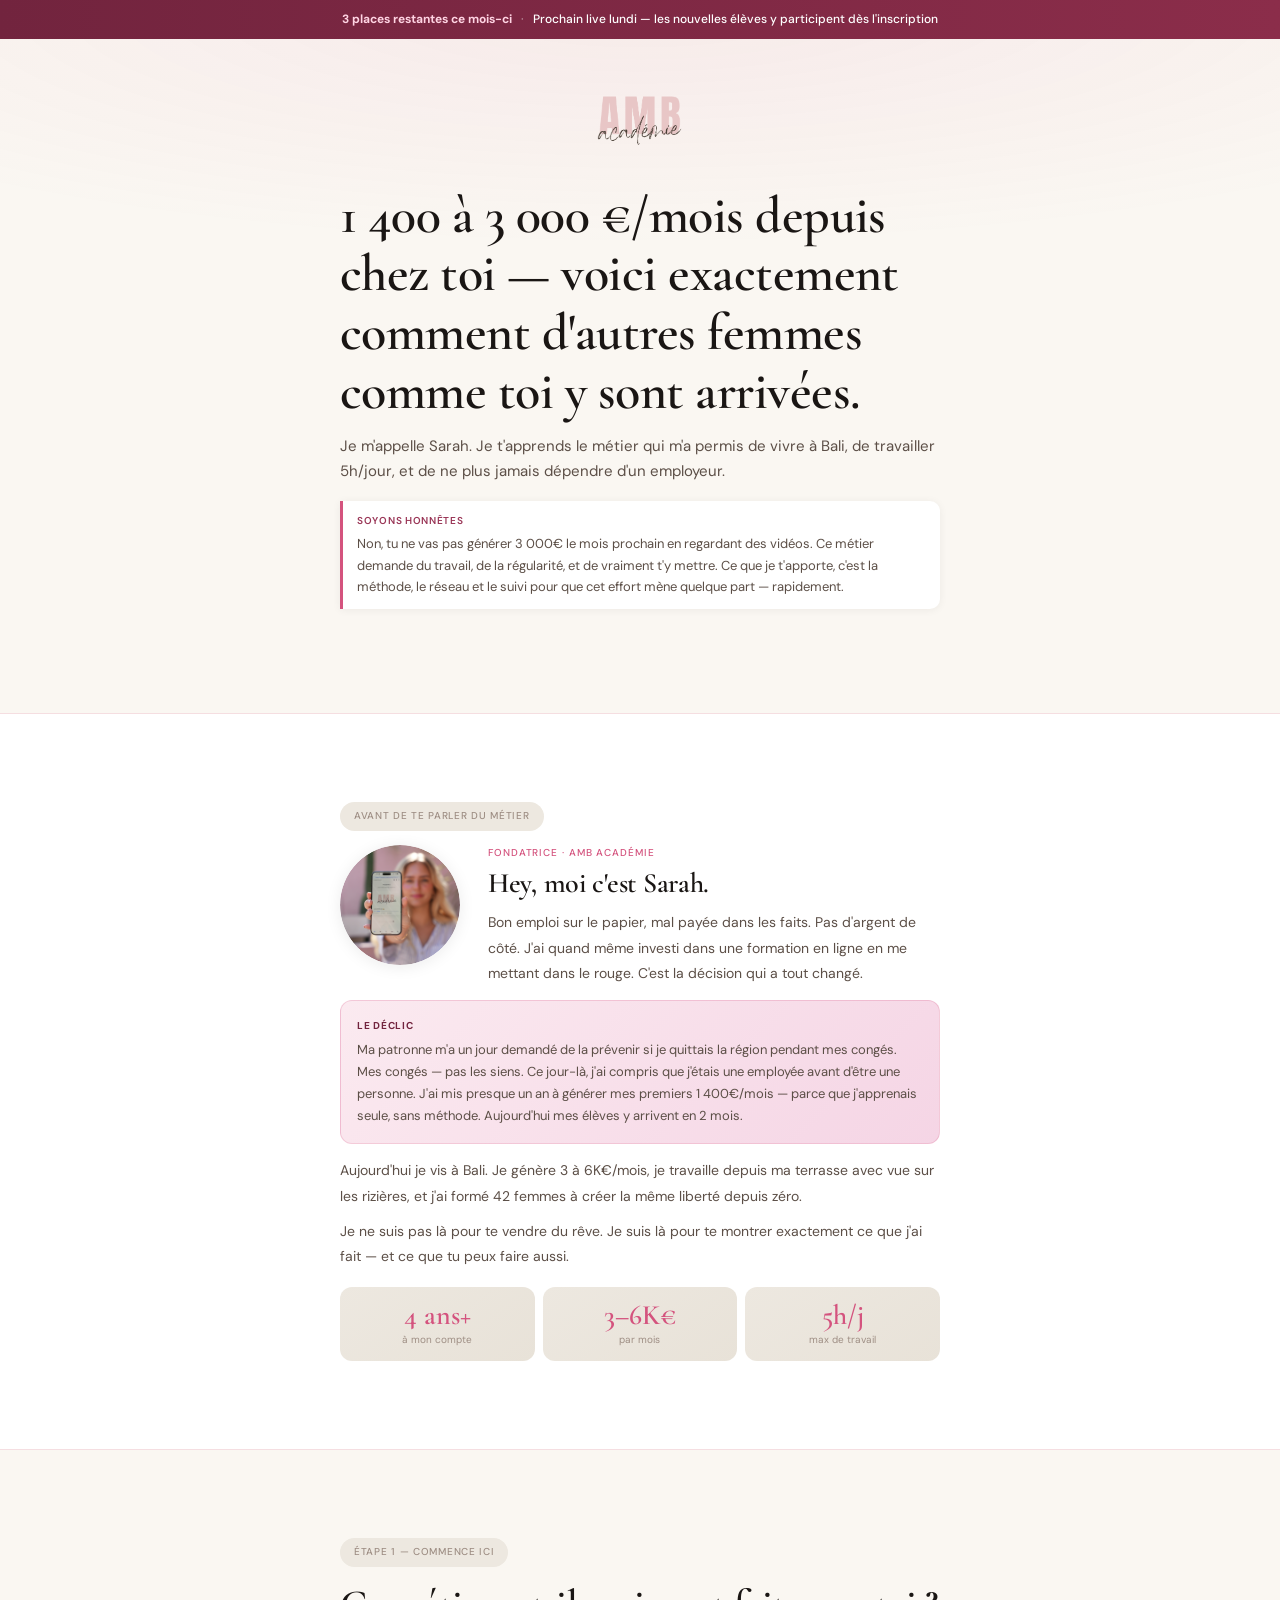
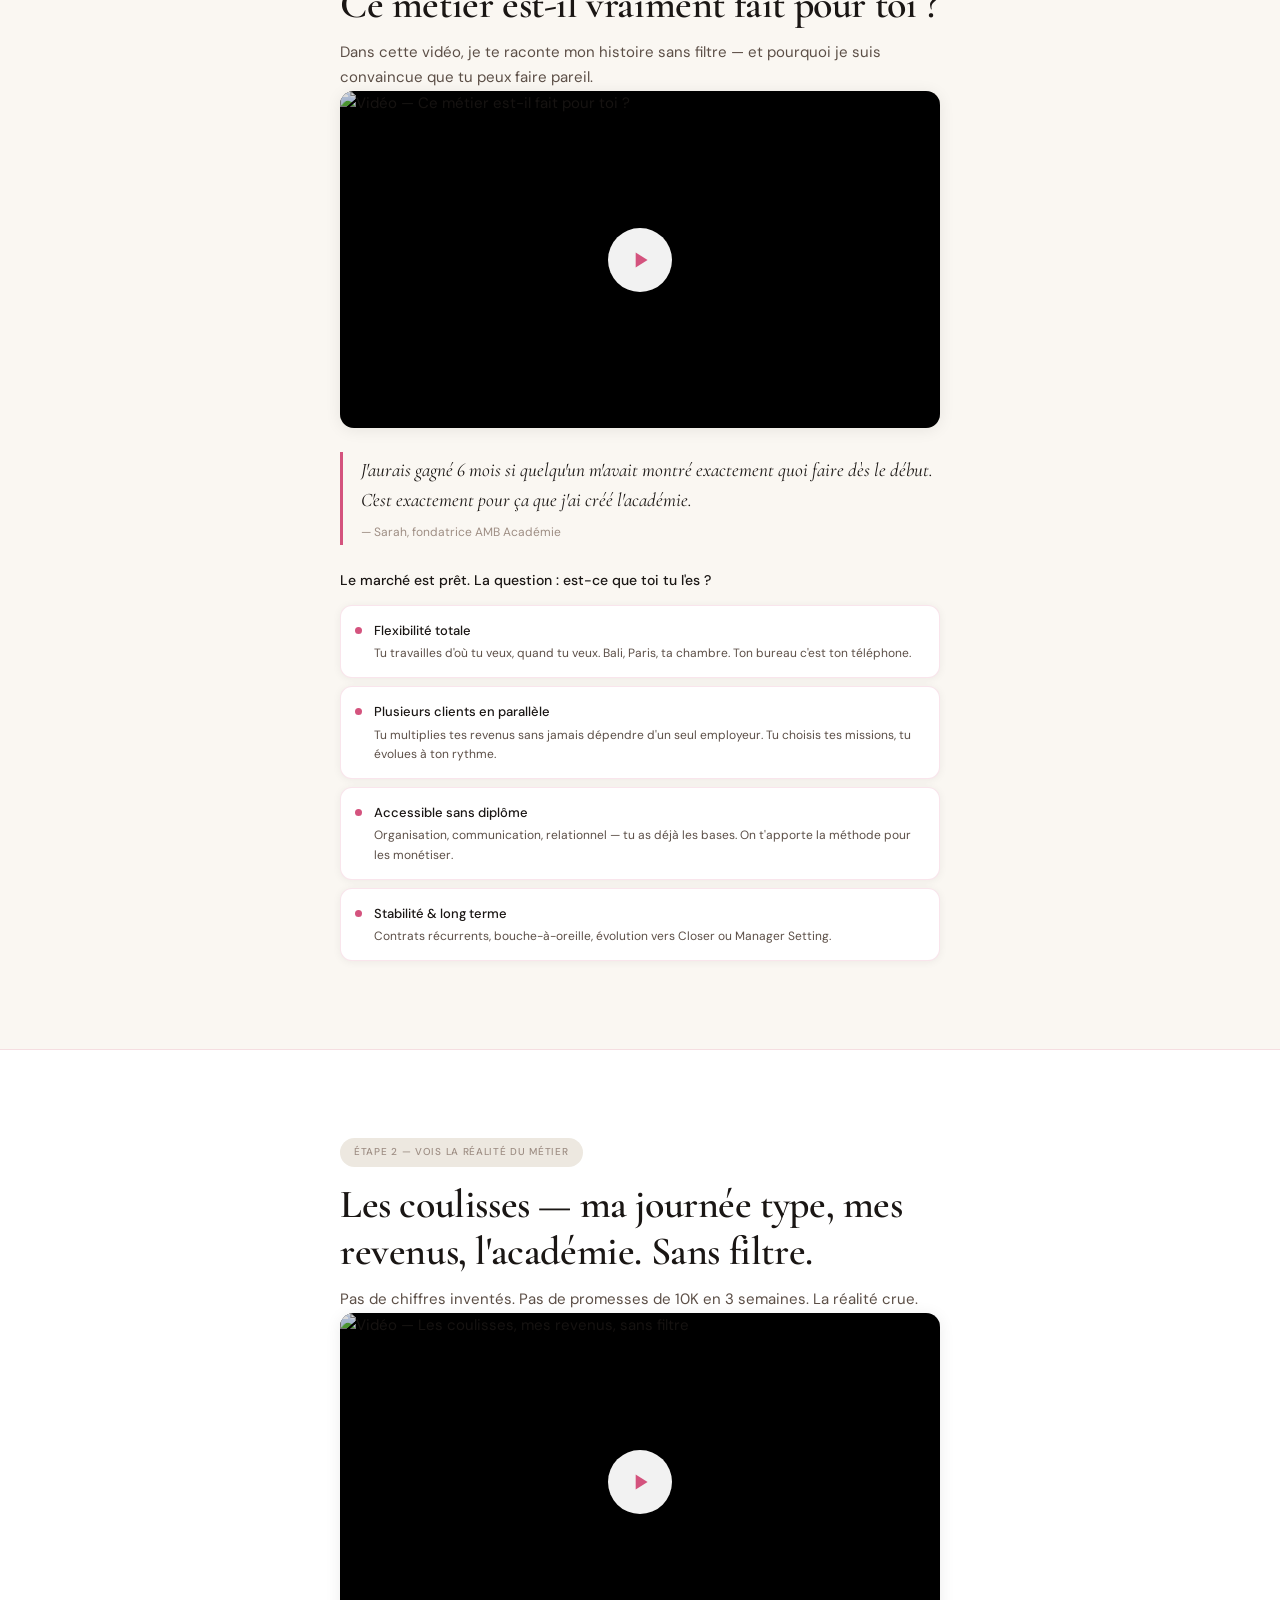
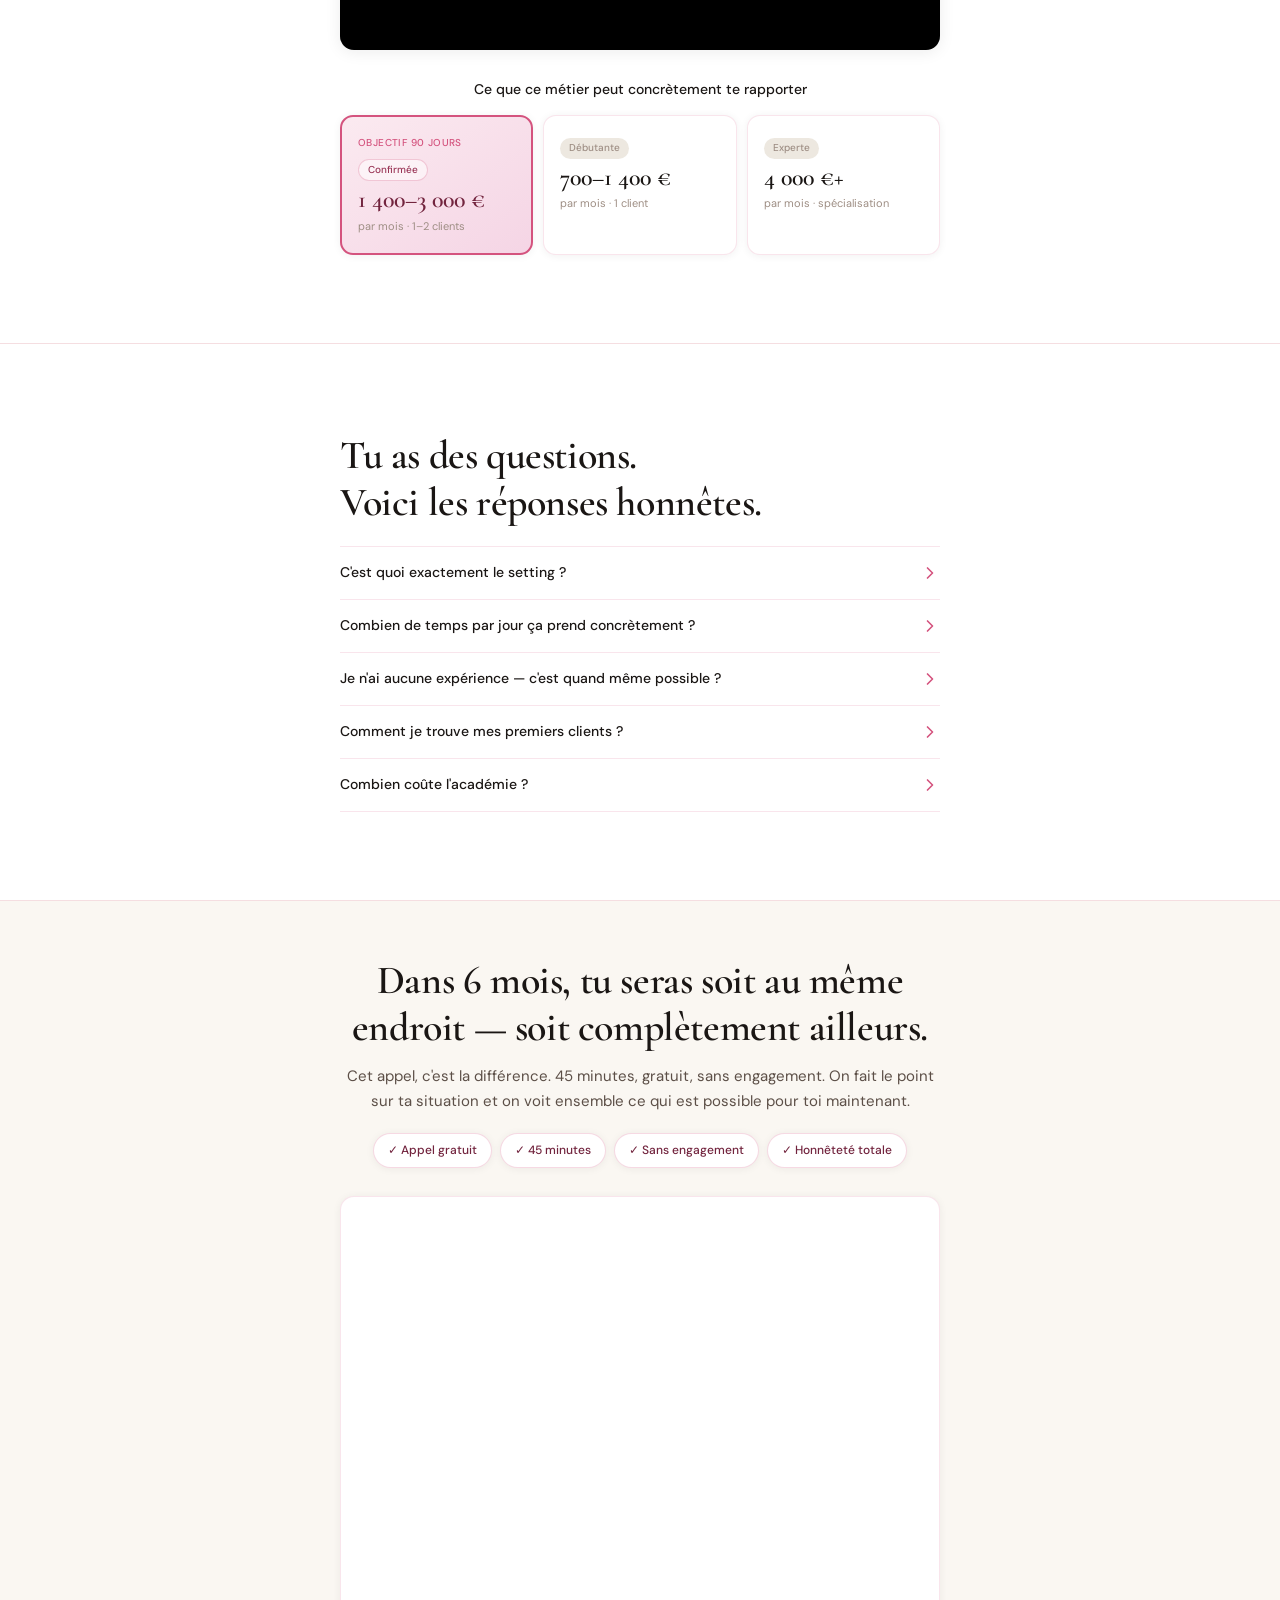
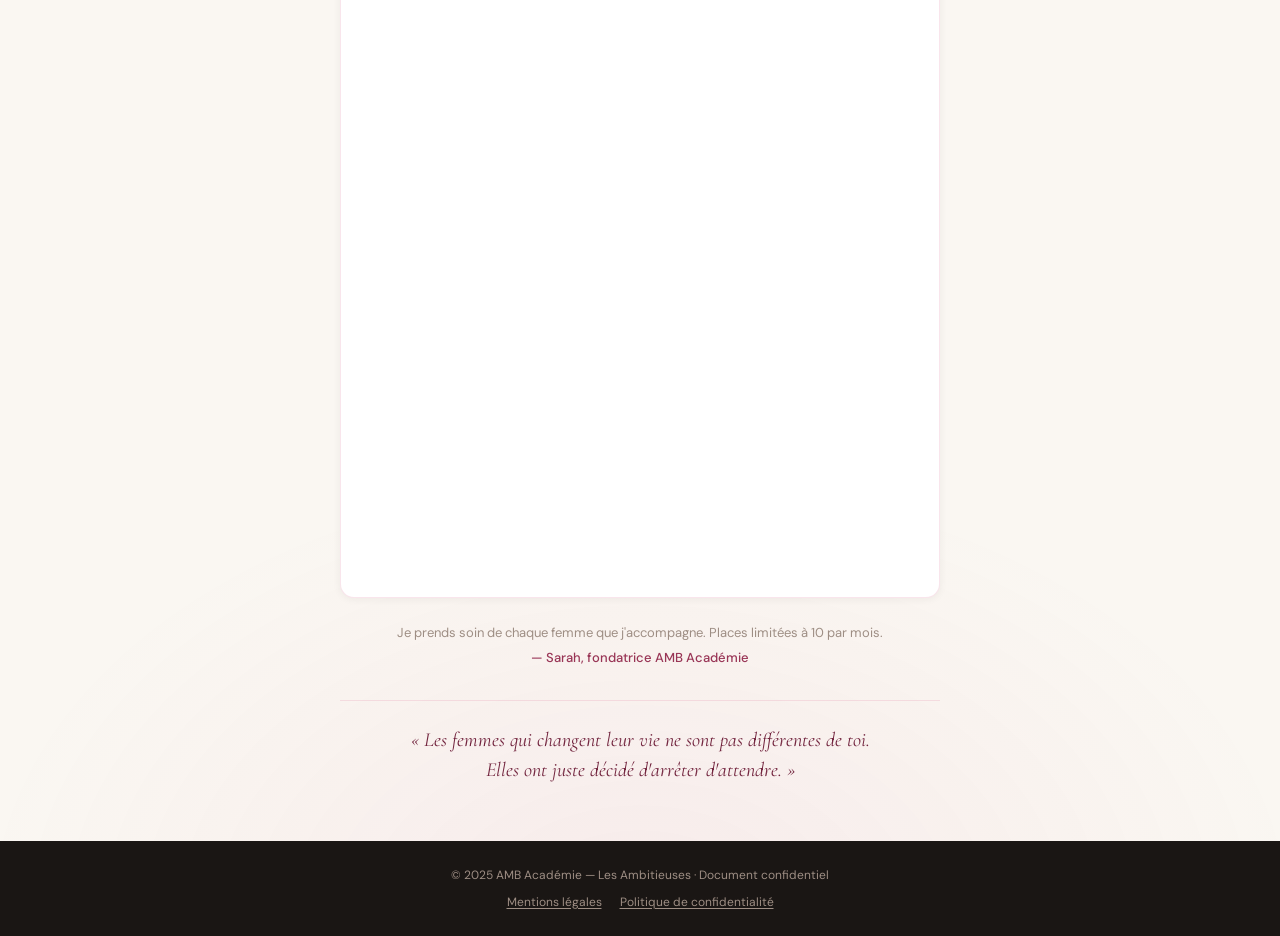
==== commit bc9d09ae: "Preserve query params (fbclid/UTM) through root redirect Co-Authored-By: Claude Fable 5 <noreply@ant" ====
--- a/index.html
+++ b/index.html
@@ -6,6 +6,7 @@
   <title>AMB Académie</title>
 </head>
 <body>
-  <script>window.location.replace('/settingav/');</script>
+  <!-- Keep ?fbclid= and UTM params through the redirect — losing them kills ad attribution. -->
+  <script>window.location.replace('/settingav/' + window.location.search + window.location.hash);</script>
 </body>
 </html>
